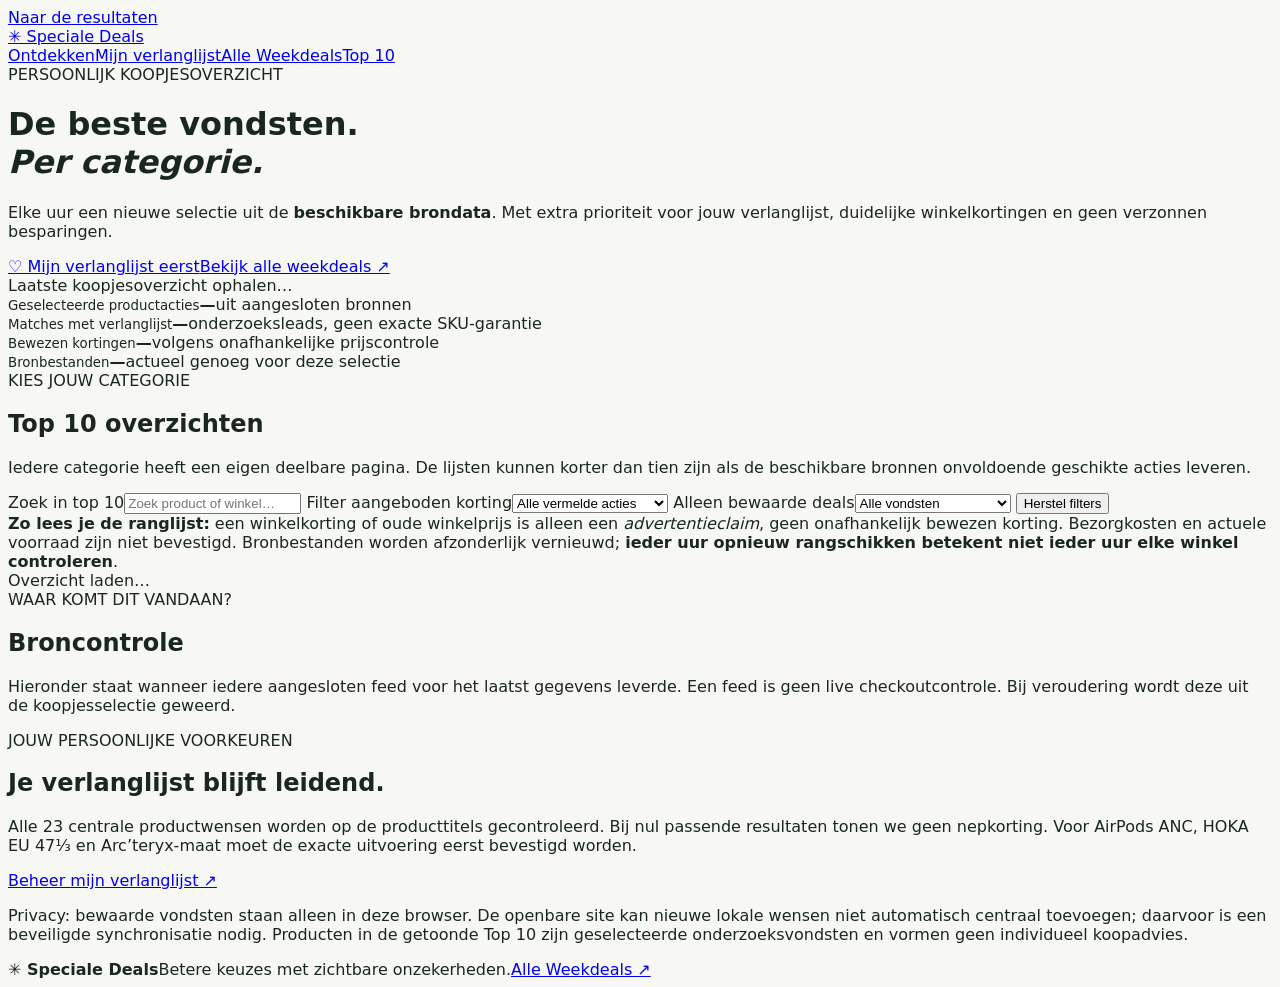
==== topdeals/index.html @ 4a8b7259 "Launch separate category Top 10 destination with wish-first view and transparent hourly source healt" ====
<!doctype html>
<html lang="nl">
<head>
 <meta charset="utf-8"><meta name="viewport" content="width=device-width,initial-scale=1">
 <meta name="theme-color" content="#173524">
 <meta name="description" content="Elk uur opnieuw samengestelde Top 10 met actuele brongegevens voor supermarkt, tuin, bouwmarkt, drogisterij, technologie en jouw verlanglijst.">
 <title>Top 10 koopjes per categorie | Speciale Deals</title>
 <link rel="stylesheet" href="../ui/speciale.css">
 <link rel="stylesheet" href="./style.css">
 <script src="./app.js" defer></script>
</head>
<body class="top-app">
 <a href="#topResults" class="top-skip">Naar de resultaten</a>
 <header class="top-hero"><div class="top-container">
   <nav class="top-nav" aria-label="Hoofdnavigatie">
    <a class="top-logo" href="../">✳ Speciale Deals</a>
    <div class="top-navlinks"><a href="../">Ontdekken</a><a href="../verlanglijst/">Mijn verlanglijst</a><a href="../weekdeals/">Alle Weekdeals</a><a href="./" aria-current="page">Top 10</a></div>
   </nav>
   <div class="top-kicker"><span class="top-live-dot"></span> PERSOONLIJK KOOPJESOVERZICHT</div>
   <h1>De beste vondsten.<br><em>Per categorie.</em></h1>
   <p class="top-hero-copy">Elke uur een nieuwe selectie uit de <strong>beschikbare brondata</strong>. Met extra prioriteit voor jouw verlanglijst, duidelijke winkelkortingen en geen verzonnen besparingen.</p>
   <div class="top-hero-actions"><a class="top-primary" href="?categorie=persoonlijk">♡ Mijn verlanglijst eerst</a><a class="top-secondary" href="../weekdeals/">Bekijk alle weekdeals ↗</a></div>
 </div></header>
 <main class="top-container" id="topResults">
   <div class="top-health" role="status" id="status" aria-live="polite">Laatste koopjesoverzicht ophalen…</div>
   <section class="top-stats" aria-label="Transparantie over de scan">
    <div><small>Geselecteerde productacties</small><strong id="totalEligible">—</strong><span>uit aangesloten bronnen</span></div>
    <div><small>Matches met verlanglijst</small><strong id="wishlistCount">—</strong><span>onderzoeksleads, geen exacte SKU-garantie</span></div>
    <div><small>Bewezen kortingen</small><strong id="verifiedCount">—</strong><span>volgens onafhankelijke prijscontrole</span></div>
    <div><small>Bronbestanden</small><strong id="sourceCount">—</strong><span>actueel genoeg voor deze selectie</span></div>
   </section>
   <section class="top-filters" aria-label="Categorie en filters">
     <div class="top-section-title"><div class="top-kicker dark">KIES JOUW CATEGORIE</div><h2>Top 10 overzichten</h2><p>Iedere categorie heeft een eigen deelbare pagina. De lijsten kunnen korter dan tien zijn als de beschikbare bronnen onvoldoende geschikte acties leveren.</p></div>
     <nav class="top-category-nav" id="categoryNav" aria-label="Categorieën"></nav>
     <div class="top-toolbar">
      <label class="top-search"><span class="sr-only">Zoek in top 10</span><input id="search" type="search" placeholder="Zoek product of winkel…"></label>
      <label><span class="sr-only">Filter aangeboden korting</span><select id="discount">
       <option value="all">Alle vermelde acties</option><option value="20">Winkelreferentie ≥20%</option><option value="30">Winkelreferentie ≥30%</option><option value="50">Winkelreferentie ≥50%</option>
      </select></label>
      <label><span class="sr-only">Alleen bewaarde deals</span><select id="saved">
       <option value="all">Alle vondsten</option><option value="saved">♡ Bewaarde vondsten</option></select></label>
      <button type="button" id="reset" class="top-clear">Herstel filters</button>
     </div>
   </section>
   <div class="top-legend"><strong>Zo lees je de ranglijst:</strong> een winkelkorting of oude winkelprijs is alleen een <em>advertentieclaim</em>, geen onafhankelijk bewezen korting. Bezorgkosten en actuele voorraad zijn niet bevestigd. Bronbestanden worden afzonderlijk vernieuwd; <strong>ieder uur opnieuw rangschikken betekent niet ieder uur elke winkel controleren</strong>.</div>
   <section id="categorySections" aria-label="De koopjes per categorie"><div class="top-empty">Overzicht laden…</div></section>
   <section class="top-source-section"><div class="top-section-title"><div class="top-kicker dark">WAAR KOMT DIT VANDAAN?</div><h2>Broncontrole</h2></div>
    <p>Hieronder staat wanneer iedere aangesloten feed voor het laatst gegevens leverde. Een feed is geen live checkoutcontrole. Bij veroudering wordt deze uit de koopjesselectie geweerd.</p>
    <div id="sourceGrid" class="top-source-grid"></div>
   </section>
   <section class="top-next"><div><div class="top-kicker dark">JOUW PERSOONLIJKE VOORKEUREN</div><h2>Je verlanglijst blijft leidend.</h2>
    <p>Alle 23 centrale productwensen worden op de producttitels gecontroleerd. Bij nul passende resultaten tonen we geen nepkorting. Voor AirPods ANC, HOKA EU 47⅓ en Arc’teryx-maat moet de exacte uitvoering eerst bevestigd worden.</p></div>
    <a class="top-primary" href="../verlanglijst/">Beheer mijn verlanglijst ↗</a></section>
   <p class="top-disclaimer">Privacy: bewaarde vondsten staan alleen in deze browser. De openbare site kan nieuwe lokale wensen niet automatisch centraal toevoegen; daarvoor is een beveiligde synchronisatie nodig. Producten in de getoonde Top 10 zijn geselecteerde onderzoeksvondsten en vormen geen individueel koopadvies.</p>
 </main>
 <footer class="top-footer"><div class="top-container"><strong>✳ Speciale Deals</strong><span>Betere keuzes met zichtbare onzekerheden.</span><a href="../weekdeals/">Alle Weekdeals ↗</a></div></footer>
 <nav class="mobile-dock" aria-label="Snelle navigatie">
  <a href="../"><span class="dock-symbol">⌕</span>Ontdekken</a>
  <a href="../verlanglijst/"><span class="dock-symbol">♡</span>Verlanglijst</a>
  <a href="./" aria-current="page"><span class="dock-symbol">▤</span>Top 10</a>
  <a href="../weekdeals/"><span class="dock-symbol">▦</span>Weekdeals</a>
 </nav>
</body></html>
---- ui/speciale.css ----
/* Speciale Deals — 2026 premium UI. Shared palette, no external JS dependencies. */
:root{
  --ink:#19271f;--ink-soft:#3b4b40;--muted:#66746c;--canvas:#f7f8f4;
  --surface:#fff;--line:#e4e9df;--accent:#d6f27b;--forest:#254d3a;
  --deep:#12251b;--positive:#276747;--signal:#d8eee0;
  --shadow:0 13px 40px rgba(26,44,29,.065);
}
html{scroll-behavior:smooth;scroll-padding-top:16px}
body{font-family:'DM Sans',system-ui,sans-serif;background:var(--canvas);color:var(--ink);-webkit-font-smoothing:antialiased}
button,select,input{accent-color:var(--forest)}
button:focus-visible,input:focus-visible,select:focus-visible,a:focus-visible,summary:focus-visible{
  outline:3px solid #6b9d64!important;outline-offset:3px
}
button,select{touch-action:manipulation}
a{transition:color .16s,border-color .16s}
[hidden]{display:none!important}
/* Global site navigation, editorial hero */
.wrap{max-width:1280px}
.mast{background:radial-gradient(ellipse at 88% 20%,rgba(99,151,103,.19),transparent 44%),linear-gradient(130deg,#13251b,#1c3327 75%,#163022);color:#f7fff2;overflow:hidden}
.mast:after{height:650px;width:650px;right:-240px;top:50px;background:radial-gradient(circle,rgba(212,244,145,.12),transparent 65%)}
.head{padding-top:22px;padding-bottom:18px}
.brand{font-size:21px;letter-spacing:-.8px}
.logo{background:var(--accent);color:var(--deep);width:39px;height:39px;border-radius:13px;font-size:22px}
.headmeta{color:#b5c9ba;font-weight:600;font-size:12px}
.dot{background:var(--accent);box-shadow:0 0 0 4px rgba(214,242,123,.12)}
.site-nav{border-bottom-color:rgba(233,255,225,.15);gap:26px}
.site-link{padding:14px 3px;color:#b7cbbd;font-weight:700;font-size:13px;text-decoration:none}
.site-link:hover{color:#fff}
.site-link.active{color:var(--accent);border-bottom-color:var(--accent)}
.site-link:focus-visible{outline-color:var(--accent)!important}
.hero{display:grid;grid-template-columns:minmax(0,1fr) 325px;align-items:center;gap:54px;padding-top:58px;padding-bottom:83px}
.hero-copy{min-width:0}
.hero .eyebrow{color:var(--accent);font-size:10px;letter-spacing:2.7px}
.hero h1{font-family:Manrope,sans-serif;font-size:clamp(36px,5.3vw,70px);line-height:1.08;letter-spacing:-3.2px;margin:16px 0;max-width:740px}
.hero h1 em{color:var(--accent)}
.intro{max-width:620px;color:#c7d5ca;font-size:15px;line-height:1.75}
.hero-tags{margin-top:27px;gap:8px}
.hero-tags span{border:1px solid rgba(213,236,214,.2);color:#d5e4d8;background:rgba(255,255,255,.045);padding:8px 12px}
.hero-insight{padding:24px;background:rgba(240,255,236,.075);border:1px solid rgba(232,255,236,.18);border-radius:24px;backdrop-filter:blur(10px);box-shadow:0 20px 38px #0b1b1220}
.insight-top{display:flex;align-items:center;justify-content:space-between;gap:8px;font-size:11px;font-weight:700;color:#bcd2bd}
.insight-mark{width:48px;height:48px;display:grid;place-items:center;border-radius:16px;color:#14251b;background:var(--accent);font-size:26px}
.hero-insight h2{font:800 24px/1.16 Manrope,sans-serif;letter-spacing:-.8px;margin:21px 0 8px}
.hero-insight p{font-size:12px;line-height:1.7;color:#c6d8ca;margin:0 0 18px}
.insight-step{display:flex;gap:11px;align-items:center;font-size:12px;color:#e2ece2;padding:10px 0;border-top:1px solid rgba(236,251,231,.13)}
.insight-step b{color:var(--accent);font-size:12px;font-variant-numeric:tabular-nums}
/* Personal radar becomes a calm, well-organized daily surface */
.kk-dashboard{max-width:1280px;padding:35px 28px 18px}
.kk-heading{align-items:center}
.kk-heading .eyebrow{font-size:10px!important;letter-spacing:2.2px;color:var(--positive)!important}
.kk-heading h2{font-size:clamp(24px,3vw,32px);letter-spacing:-1px;color:var(--ink);margin:7px 0}
.kk-heading p{color:var(--muted);max-width:630px}
.kk-kpis{gap:12px;margin:23px 0 18px}
.kk-kpi,.stat{border:1px solid var(--line);background:var(--surface);border-radius:17px;padding:21px;box-shadow:0 3px 16px #1f42220a}
.kk-kpi strong{color:var(--ink);font-family:Manrope,sans-serif;font-size:29px;letter-spacing:-1px}
.kk-kpi span,.stat small{color:var(--muted);font-size:12px}
.kk-actions{margin-bottom:15px;gap:8px;overflow-x:auto;flex-wrap:nowrap;padding-bottom:2px}
.kk-filter,.pr-tools button{background:white;border-color:var(--line);color:var(--ink-soft);border-radius:10px;font-weight:750;padding:10px 14px}
.kk-filter[aria-pressed=true],.pr-tools button[aria-pressed=true]{background:var(--deep);border-color:var(--deep);color:white}
.kk-list{gap:13px}
.kk-card,.pr-card{background:white;border:1px solid var(--line);border-radius:17px;padding:20px}
.kk-card h3,.pr-card h3{font-family:Manrope,sans-serif;letter-spacing:-.35px}
.kk-pill{border-radius:7px;background:#f3f6f0;color:#607263}
.kk-pill.kk-verified{background:#e6f5e9;color:var(--positive)}
.kk-pill.kk-check{background:#fff5dd;color:#846017}
.kk-bottom a,.pr-card a{color:var(--forest)}
.kk-bottom button{border-radius:9px;border-color:var(--line)}
/* Discover workspace */
.panel{margin-top:10px;border:1px solid var(--line);border-radius:22px;background:#fff;padding:25px 26px 10px;box-shadow:var(--shadow)}
.panel-top .section-title{font-size:25px;letter-spacing:-.9px;color:var(--ink)}
.panel-top .sub{color:var(--muted);font-size:12px}
.status{background:#f3f5ee;color:#586959;border:1px solid var(--line);border-radius:9px;font-weight:750}
.status.good{background:#e9f7ea;border-color:#cfead6;color:#205f3e}
.nav{border-bottom:1px solid var(--line);gap:8px;margin-top:22px;scrollbar-width:none}
.nav::-webkit-scrollbar{display:none}
.tab{border-radius:9px 9px 0 0;color:#66756a;font-size:13px;padding:15px 17px}
.tab.active{color:var(--forest);border-bottom-color:var(--forest);background:#f6faf3}
.discovery-actions{display:flex;align-items:center;gap:9px;flex-wrap:wrap;padding:18px 0 3px}
.discovery-actions .label{font-size:10px;letter-spacing:1.8px;font-weight:800;color:#79867a;margin-right:4px}
.discovery-actions button,.discovery-actions a,.filter-clear{display:inline-flex;align-items:center;gap:7px;padding:10px 13px;border:1px solid var(--line);border-radius:11px;background:#f8faf5;color:#344b3a;font-size:12px;font-weight:750;min-height:40px;white-space:nowrap}
.discovery-actions button:hover,.discovery-actions a:hover{border-color:#9ebda3;background:#ebf5e7}
.discovery-actions button.active{background:var(--deep);color:white;border-color:var(--deep)}
.discovery-actions a{margin-left:auto;background:var(--accent);border-color:var(--accent);color:var(--deep)}
.panel .filters{grid-template-columns:minmax(170px,1.7fr) repeat(4,minmax(112px,1fr)) auto;gap:9px;padding:17px 0 13px}
.panel .filters .search,.panel .filters .select{height:46px;background:#fafbf8;border-radius:10px;color:var(--ink);border:1px solid #dbe4d8;font-size:12px;font-weight:600}
.panel .filters .search{font-size:13px;padding-left:15px}
.panel .filters .search:focus,.panel .filters .select:focus{border-color:#6b9d64;background:white;outline:0}
.panel .filter-clear{padding:10px 11px;background:#fff}
.filter-note{display:flex;align-items:flex-start;gap:10px;padding:10px 0 14px;color:#718074;font-size:11px;line-height:1.65}
.filter-note span{color:#286745;font-weight:850}
.body{padding:28px 0 52px}
.statrow{gap:11px;margin-bottom:27px}
.stat{padding:19px 21px}
.stat b{font-size:26px;letter-spacing:-1px}
.between h2{font-size:24px;color:var(--ink);letter-spacing:-.8px}
.between .sub{font-weight:700}
.grid{gap:14px}
.deal{border:1px solid var(--line);border-radius:19px;padding:22px;background:var(--surface);box-shadow:0 4px 22px #12331e08;min-height:260px}
.deal:hover{border-color:#b5cbb8;box-shadow:0 16px 36px #153a2320}
.deal.opportunity{border-color:#a4c695;box-shadow:inset 0 4px 0 var(--accent),0 5px 24px #153a2310}
.deal .eyeline{align-items:flex-start}
.deal .kind{font-size:10px;letter-spacing:1.2px;color:var(--positive)}
.deal .verified{background:#eaf5e9;border:1px solid #d2e9d3;color:#2a7145;font-weight:700}
.deal h3{font:800 18px/1.35 Manrope,sans-serif;letter-spacing:-.5px}
.deal .desc{font-size:12.5px;color:#697b6b;line-height:1.6}
.deal .facts{margin-top:auto}
.deal .fact{font-size:11px;background:#f2f6ef;border-radius:8px;color:#4c5f4f;padding:7px 9px}
.deal-value{font:800 23px/1.2 Manrope,sans-serif;letter-spacing:-.9px;color:var(--forest);margin:1px 0 2px}
.deal-value small{display:block;font:700 10px 'DM Sans',sans-serif;letter-spacing:1px;text-transform:uppercase;color:#697c6c;margin-bottom:5px}
.deal .bottom{border-top-color:var(--line)}
.deal .go{color:var(--forest);font-size:12px;font-weight:850}
.deal .source{color:#66786a}
.empty,.kk-empty{border:1px dashed #c4d7c8;background:#fff;border-radius:18px;text-align:center;color:var(--muted)}
.empty b{color:var(--ink)}
.more{background:var(--deep);border:1px solid var(--deep);color:white;border-radius:10px;padding:12px 23px}
.sources,.pr-panel{border-color:var(--line);border-radius:19px;box-shadow:0 3px 24px #12331b08}
.sources .section-title{font-size:19px;color:var(--ink)}
.sourceitem{background:#f7f9f5;border:1px solid #eaf0e8;border-radius:11px}
.sourcegrid{gap:10px}
.pr-kicker,.workspace-label{color:var(--positive)}
.pr-chip{background:#f7f9f5;border-color:var(--line);color:var(--ink-soft)}
.workspace-head{padding-top:16px}
.workspace-head h1{color:var(--ink)}
.workspace-view .sources{box-shadow:var(--shadow)}
.pr-wrap{padding:0;margin-top:14px;margin-bottom:23px}
.pr-panel{padding:25px}
.pr-tools button{border-radius:10px}
/* Quick controls remain navigable on narrow screens */
@media(max-width:1080px){
 .hero{grid-template-columns:minmax(0,1fr) 275px;gap:28px}
 .hero-insight{padding:20px}
 .panel .filters{grid-template-columns:minmax(0,1.5fr) repeat(2,minmax(130px,1fr))}
 .panel .filters #q{grid-column:1/-1}
 .panel .filters .filter-clear{justify-content:center}
 .grid{grid-template-columns:repeat(2,minmax(0,1fr))}
}
@media(max-width:740px){
 .hero{grid-template-columns:1fr;padding-top:40px;padding-bottom:50px;gap:28px}
 .hero-insight{display:none}
 .hero h1{font-size:clamp(37px,8.5vw,57px);letter-spacing:-2.1px}
 .kk-dashboard{padding:25px 18px 12px}
 .kk-kpis{grid-template-columns:repeat(2,minmax(0,1fr));gap:9px}
 .kk-kpi{padding:16px}
 .kk-kpi strong{font-size:25px}
 .kk-list{grid-template-columns:1fr}
 .panel{padding:20px 17px 10px;margin-top:8px}
 .discovery-actions{flex-wrap:nowrap;overflow-x:auto;padding-bottom:10px;scrollbar-width:none}
 .discovery-actions .label{display:none}
 .discovery-actions a{margin-left:0}
 .panel .filters{grid-template-columns:repeat(2,minmax(0,1fr))}
 .panel .filters #q{grid-column:1/-1}
 .panel .filters .filter-clear{grid-column:1/-1}
 .statrow{grid-template-columns:repeat(3,minmax(0,1fr))}
 .stat{padding:14px 12px}
 .stat b{font-size:23px}
 .stat small{font-size:10px}
 .grid{grid-template-columns:1fr}
 .deal{min-height:auto}
 .sourcegrid{grid-template-columns:1fr}
 .mobile-dock{display:flex!important}
 body{padding-bottom:70px}
 footer{padding-bottom:32px}
}
@media(max-width:490px){
 .wrap{padding-left:17px;padding-right:17px}
 .headmeta{display:none}
 .site-nav{display:none}
 .hero{padding-top:34px;padding-bottom:39px}
 .hero-tags{margin-top:19px}
 .hero-tags span{font-size:10px}
 .kk-heading h2{font-size:25px}
 .kk-heading p{font-size:12px}
 .panel-top{align-items:center}
 .panel-top .section-title{font-size:21px}
 .panel .filters{gap:8px}
 .panel .filters .search,.panel .filters .select{font-size:12px}
 .statrow{gap:7px}
 .between h2{font-size:19px}
 .pr-panel{padding:17px}
 #wishform{grid-template-columns:minmax(0,1fr) 110px!important}
 #wishform button{grid-column:1/-1}
}
.mobile-dock{display:none;position:fixed;z-index:100;bottom:0;left:0;right:0;
  padding:7px max(12px,env(safe-area-inset-right)) calc(8px + env(safe-area-inset-bottom)) max(12px,env(safe-area-inset-left));
  border-top:1px solid var(--line);background:rgba(252,254,248,.97);box-shadow:0 -8px 22px rgba(13,31,18,.08);justify-content:space-around;gap:4px}
.mobile-dock button,.mobile-dock a{display:grid;gap:3px;place-items:center;min-width:0;flex:1;padding:6px 2px;border:0;border-radius:9px;color:#66766b;font-size:10px;font-weight:750;background:transparent;text-decoration:none}
.mobile-dock .dock-symbol{font-size:19px;line-height:1.05}
.mobile-dock [aria-current=page]{background:#e8f5df;color:var(--deep)}
@media(prefers-reduced-motion:reduce){html{scroll-behavior:auto}.deal,.pr-card,button,a{transition:none!important;animation:none!important}}

/* Weekdeals uses the same visual system but keeps its own functional JS. */
body.weekdeals{background:var(--canvas);color:var(--ink);padding-bottom:0}
.weekdeals header{background:radial-gradient(ellipse at 92% 5%,#31543b,#142a1d 72%);color:white;padding:30px 24px 68px}
.weekdeals header>div,.weekdeals main,.weekdeals footer{max-width:1280px}
.weekdeals .week-back{font-weight:800;font-size:12px;letter-spacing:.01em;color:#d8e9d8;text-decoration:none}
.weekdeals .week-overline{font-weight:800;font-size:11px;color:var(--accent);text-transform:uppercase;letter-spacing:2px;margin-top:37px}
.weekdeals header h1{font:800 clamp(35px,5.5vw,61px)/1.08 Manrope,sans-serif;letter-spacing:-2.4px;margin:10px 0 13px}
.weekdeals header .sub{color:#c4d6c8;max-width:610px;line-height:1.7;font-size:15px}
.weekdeals main{padding:0 24px 58px;margin-top:-39px;position:relative}
.weekdeals main>nav{background:white;border-radius:17px;border:1px solid var(--line);box-shadow:var(--shadow);padding:12px;display:flex;gap:6px;flex-wrap:wrap;margin:0 0 18px}
.weekdeals button{border-radius:10px;font-size:12px;font-weight:750;border:1px solid transparent;background:transparent;color:#4e6252;padding:10px 13px;min-height:41px}
.weekdeals button:hover{background:#eff5ed}
.weekdeals button.active,.weekdeals button.primary{background:var(--deep);border-color:var(--deep);color:white}
.weekdeals .controls{background:#fff;border-color:var(--line);border-radius:16px;box-shadow:0 4px 24px #183b1a0b;display:grid;grid-template-columns:minmax(190px,2fr) repeat(4,minmax(120px,1fr)) auto;gap:9px;padding:15px;margin:15px 0}
.weekdeals input,.weekdeals select{background:#f9fbf7;border:1px solid #dce5da;color:var(--ink);height:45px;border-radius:10px;padding:10px 11px;font-size:12px}
.weekdeals .controls button{background:var(--accent);color:var(--deep);border:1px solid var(--accent);font-size:12px}
.weekdeals .week-metrics{display:grid;grid-template-columns:repeat(3,minmax(0,1fr));gap:11px;margin:14px 0}
.weekdeals .week-metric{background:#fff;border:1px solid var(--line);padding:18px;border-radius:15px}
.weekdeals .week-metric strong{display:block;font:800 26px Manrope,sans-serif;color:var(--ink);letter-spacing:-1px}
.weekdeals .week-metric span{font-size:11px;color:var(--muted)}
.weekdeals .notice{background:#f0f5e9;border-left:3px solid #7c9f64;border-radius:10px;color:#506454;line-height:1.6;font-size:12px;padding:13px 16px;margin:0}
.weekdeals .meta{font-size:12px;color:var(--muted)}
.weekdeals .grid{grid-template-columns:repeat(3,minmax(0,1fr));gap:13px}
.weekdeals .card{min-height:220px;border:1px solid var(--line);border-radius:18px;padding:20px;background:#fff;box-shadow:0 3px 18px #16321b07;gap:11px}
.weekdeals .card:hover{border-color:#adc9af;box-shadow:0 10px 26px #193c1e15}
.weekdeals .card .tag{color:var(--positive);font-size:10px;letter-spacing:1.2px}
.weekdeals .card .name{font:800 17px/1.4 Manrope,sans-serif;letter-spacing:-.3px}
.weekdeals .card .price{font:800 27px Manrope,sans-serif;color:var(--ink)}
.weekdeals .card .old{font-size:12px;color:#869286}
.weekdeals .card .sale{color:#256644;background:#e8f5e7;border-radius:7px;padding:5px 7px;align-self:flex-start}
.weekdeals .card .small{color:#6b7a6d;line-height:1.6}
.weekdeals .bottom{border-top:1px solid #edf0eb;padding-top:12px}
.weekdeals .bottom a{color:var(--positive);text-decoration:underline;text-underline-offset:3px;font-weight:800}
.weekdeals .pager button{background:#fff;border:1px solid var(--line)}
.weekdeals .pager button:disabled{opacity:.35;cursor:default}
.weekdeals .folderlist{gap:13px}
.weekdeals .directory a{border-radius:11px;border-color:var(--line);color:var(--forest)}
.weekdeals .folderAction{background:var(--deep)!important;color:#fff!important}
.weekdeals .folderinfo,.weekdeals .status{background:white;border-color:var(--line);border-radius:12px}
.weekdeals footer{background:transparent;padding:28px 24px;color:var(--muted);line-height:1.7}
.weekdeals footer a{color:var(--forest)}
@media(max-width:1120px){
 .weekdeals .controls{grid-template-columns:repeat(3,minmax(0,1fr))}
 .weekdeals .controls #search{grid-column:1/-1}
 .weekdeals .grid{grid-template-columns:repeat(2,minmax(0,1fr))}
}
@media(max-width:700px){
 .weekdeals header{padding:25px 17px 63px}
 .weekdeals main{padding:0 16px 48px;margin-top:-43px}
 .weekdeals main>nav{overflow-x:auto;flex-wrap:nowrap;scrollbar-width:none}
 .weekdeals main>nav button{white-space:nowrap}
 .weekdeals .controls{grid-template-columns:repeat(2,minmax(0,1fr));padding:12px}
 .weekdeals .controls #search{grid-column:1/-1}
 .weekdeals .controls button{grid-column:1/-1}
 .weekdeals .week-metrics{gap:7px}
 .weekdeals .week-metric{padding:12px}
 .weekdeals .week-metric strong{font-size:22px}
 .weekdeals .week-metric span{font-size:10px}
 .weekdeals .grid{grid-template-columns:1fr}
 .weekdeals .card{min-height:auto}
 .weekdeals .notice{font-size:11px}
}

/* Keep workspace navigation focused rather than repeating overview cards. */
body.workspace-active .kk-dashboard{display:none}
body.workspace-active .panel{margin-top:0}
#resultcount{font-variant-numeric:tabular-nums}
#wishsyncStatus{min-height:17px}
.weekdeals #offerType,.weekdeals #rank{min-width:0}

/* Saved-offer actions, accessible and private to the current browser. */
.offer-actions{display:flex;align-items:center;gap:9px;flex-wrap:wrap;justify-content:flex-end}
.save-offer{font-size:11px;font-weight:800;border:1px solid var(--line);border-radius:8px;padding:8px 10px;background:#fff;color:var(--forest)}
.save-offer:hover{background:#edf5e9;border-color:#b8d1b8}
.save-offer[aria-pressed=true]{background:#e9f5e4;border-color:#b8d7b5}
@media(max-width:490px){.deal .bottom{align-items:flex-start;gap:9px}.offer-actions{gap:7px}.save-offer{padding:8px}.deal .go{font-size:11px}}
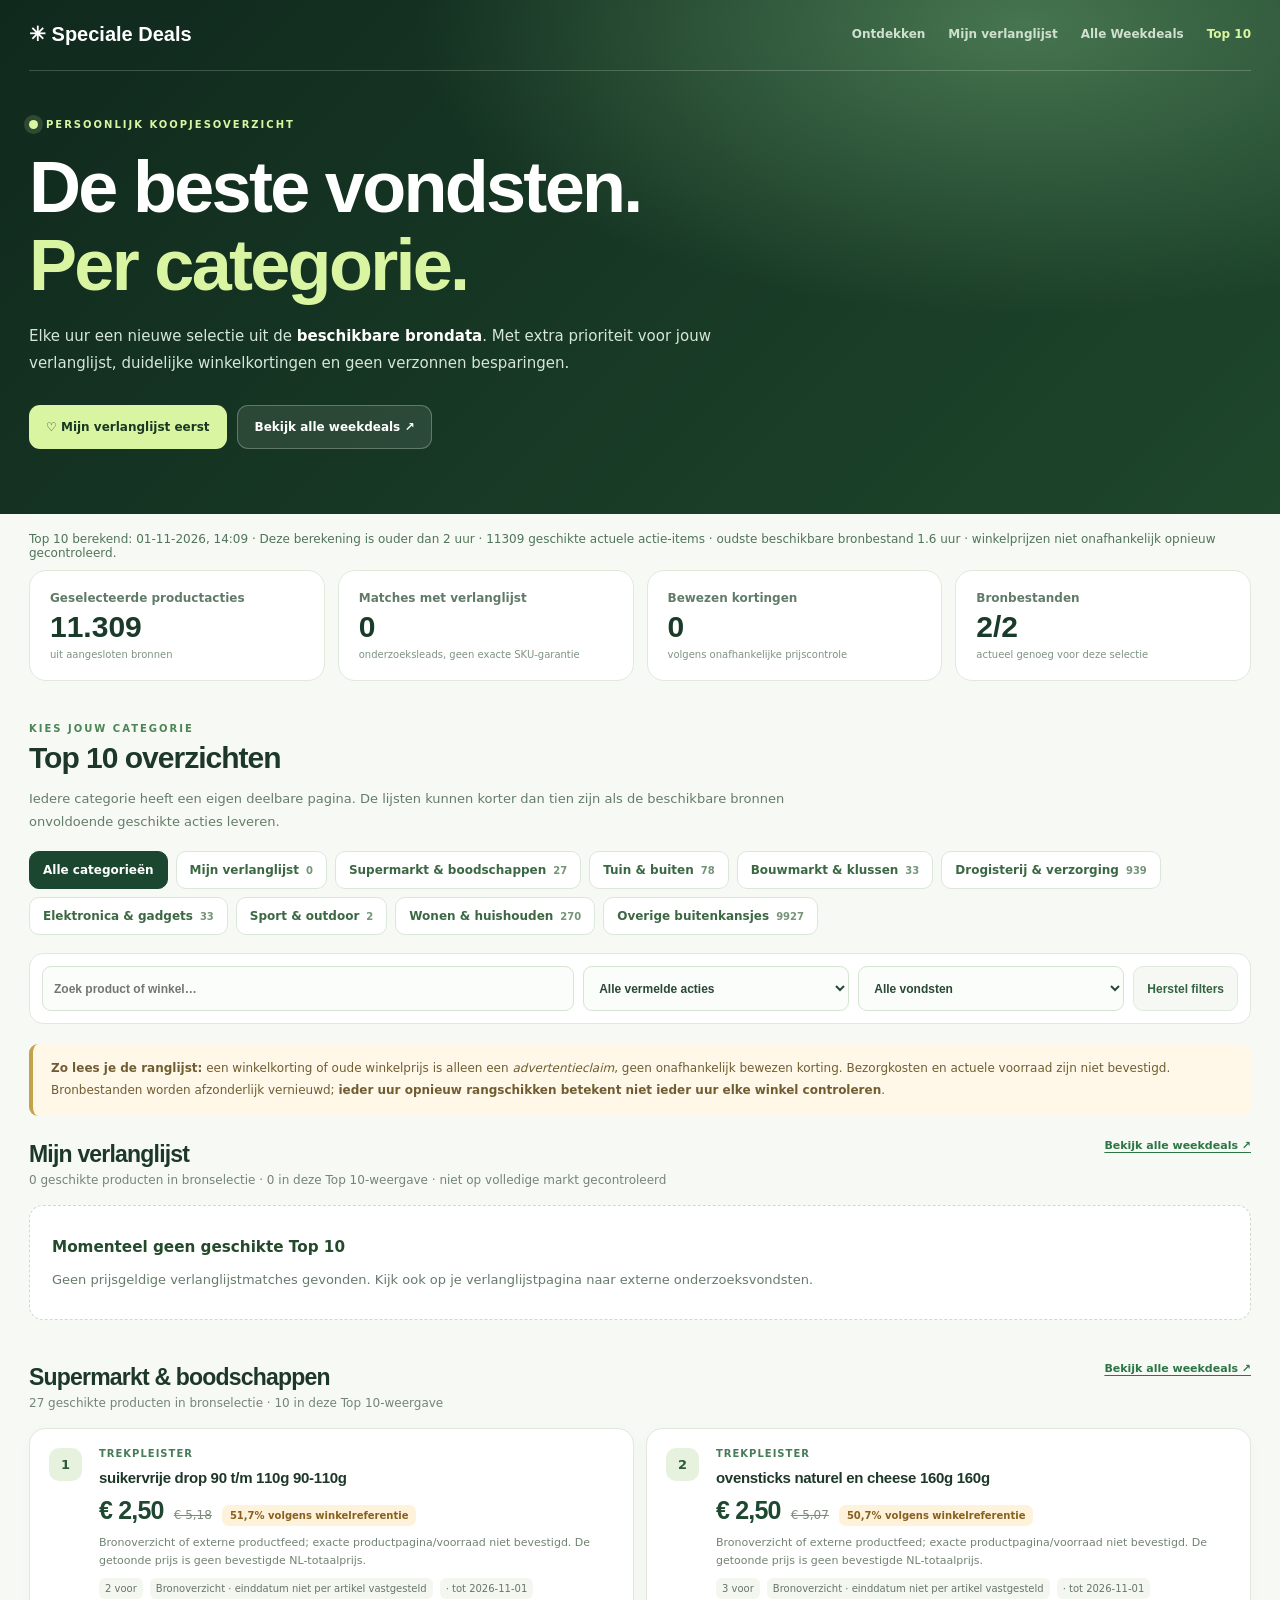
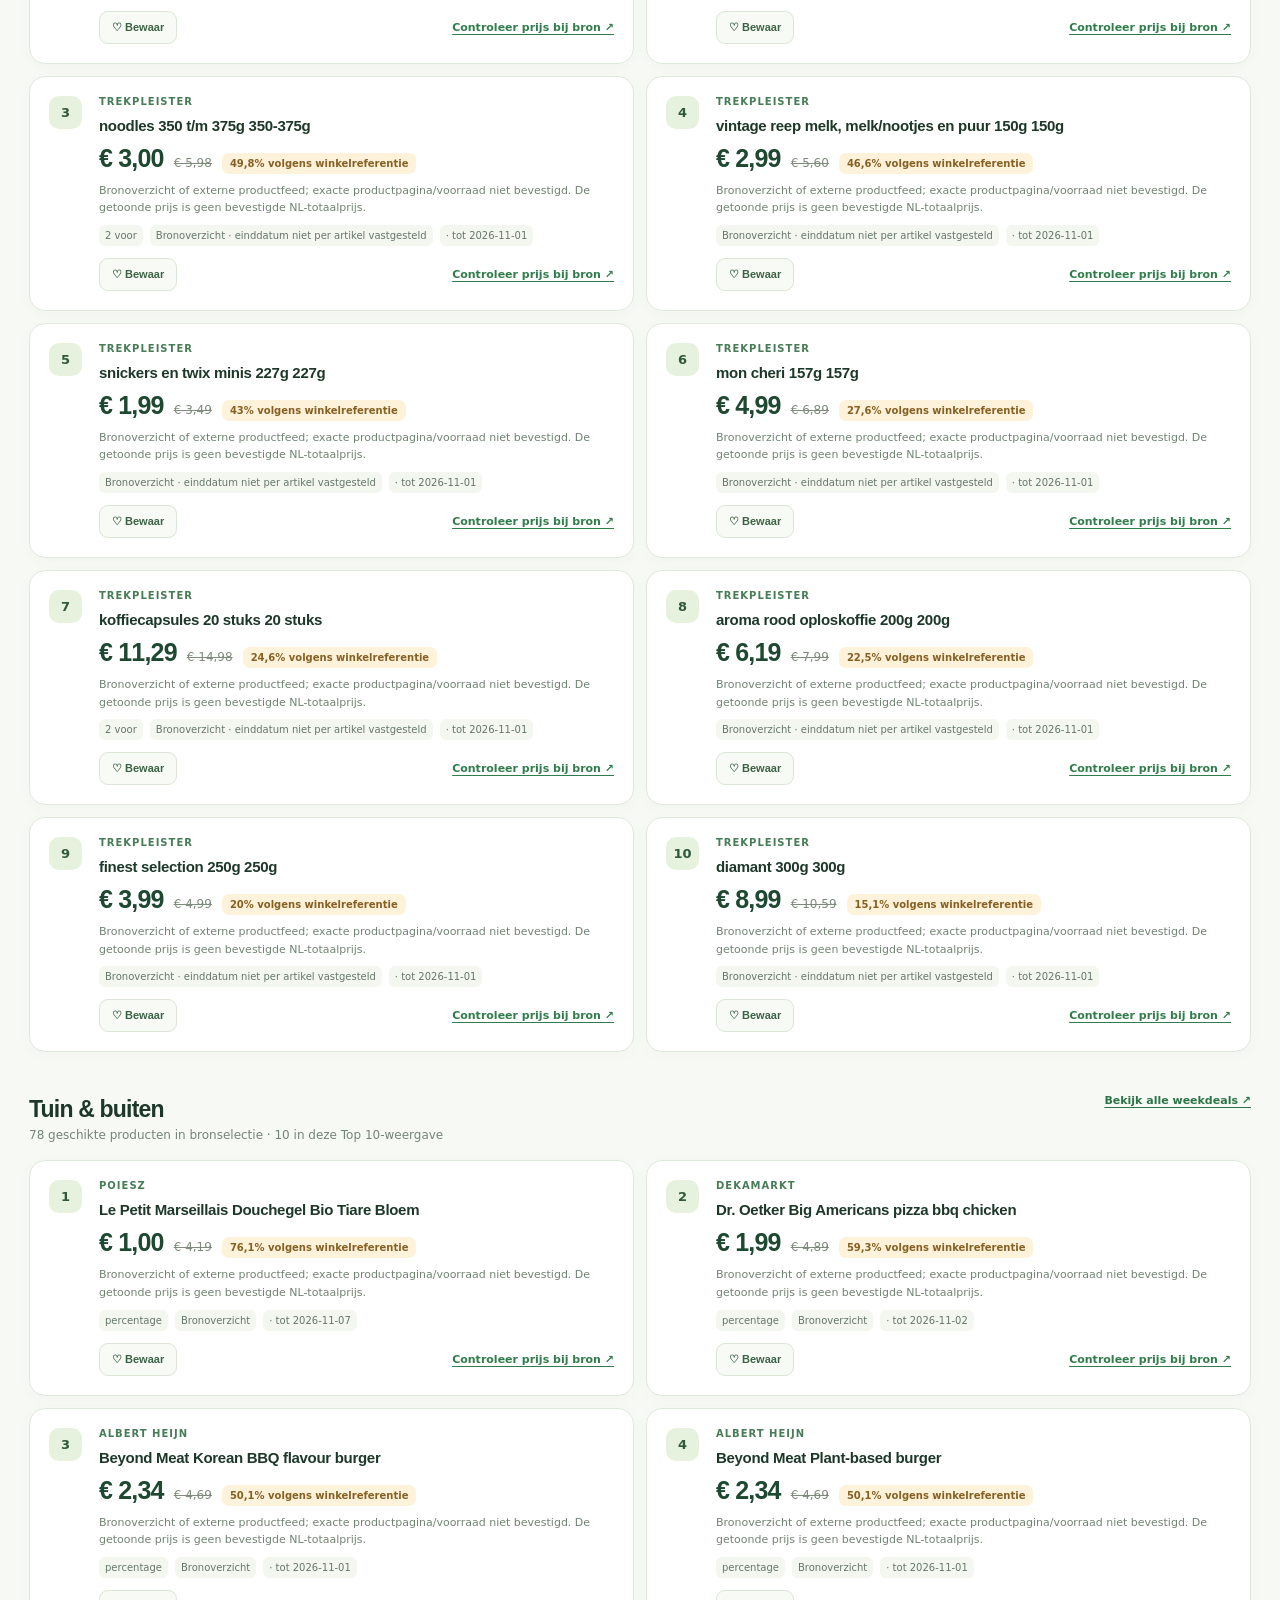
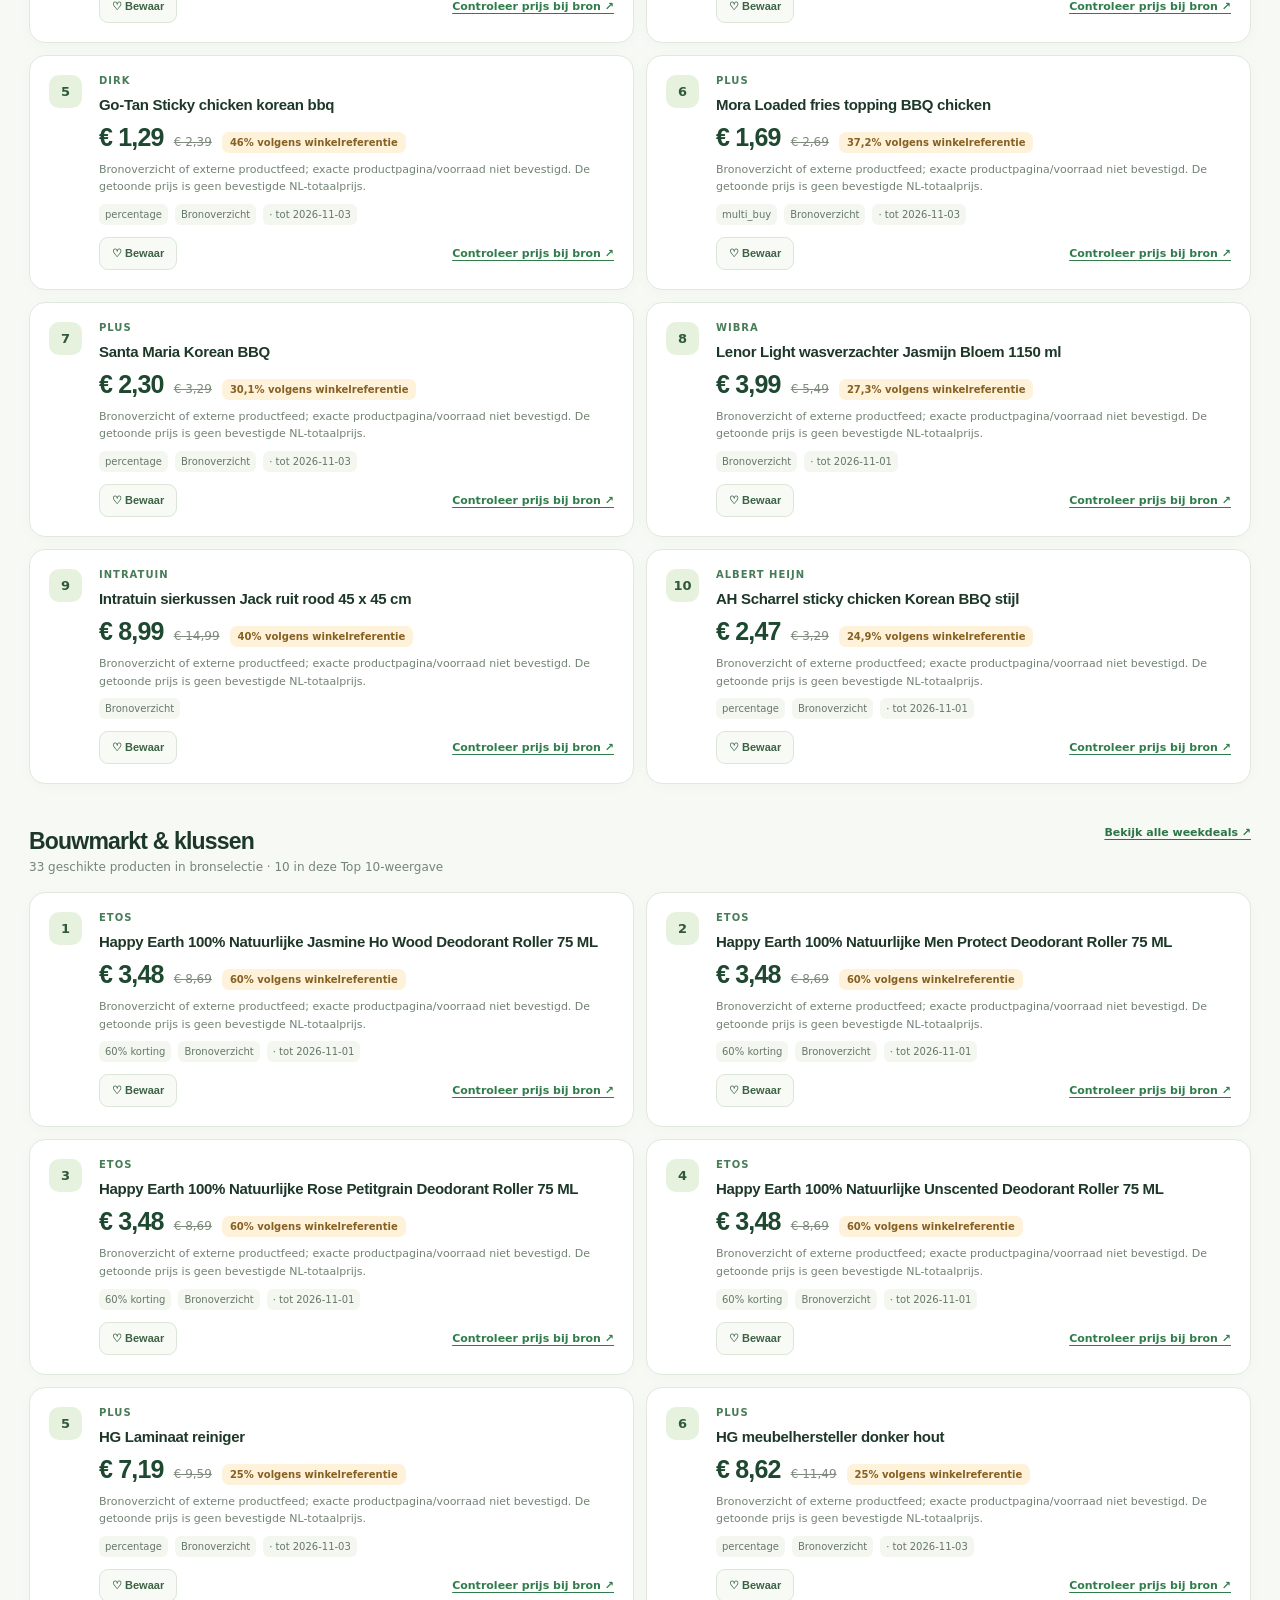
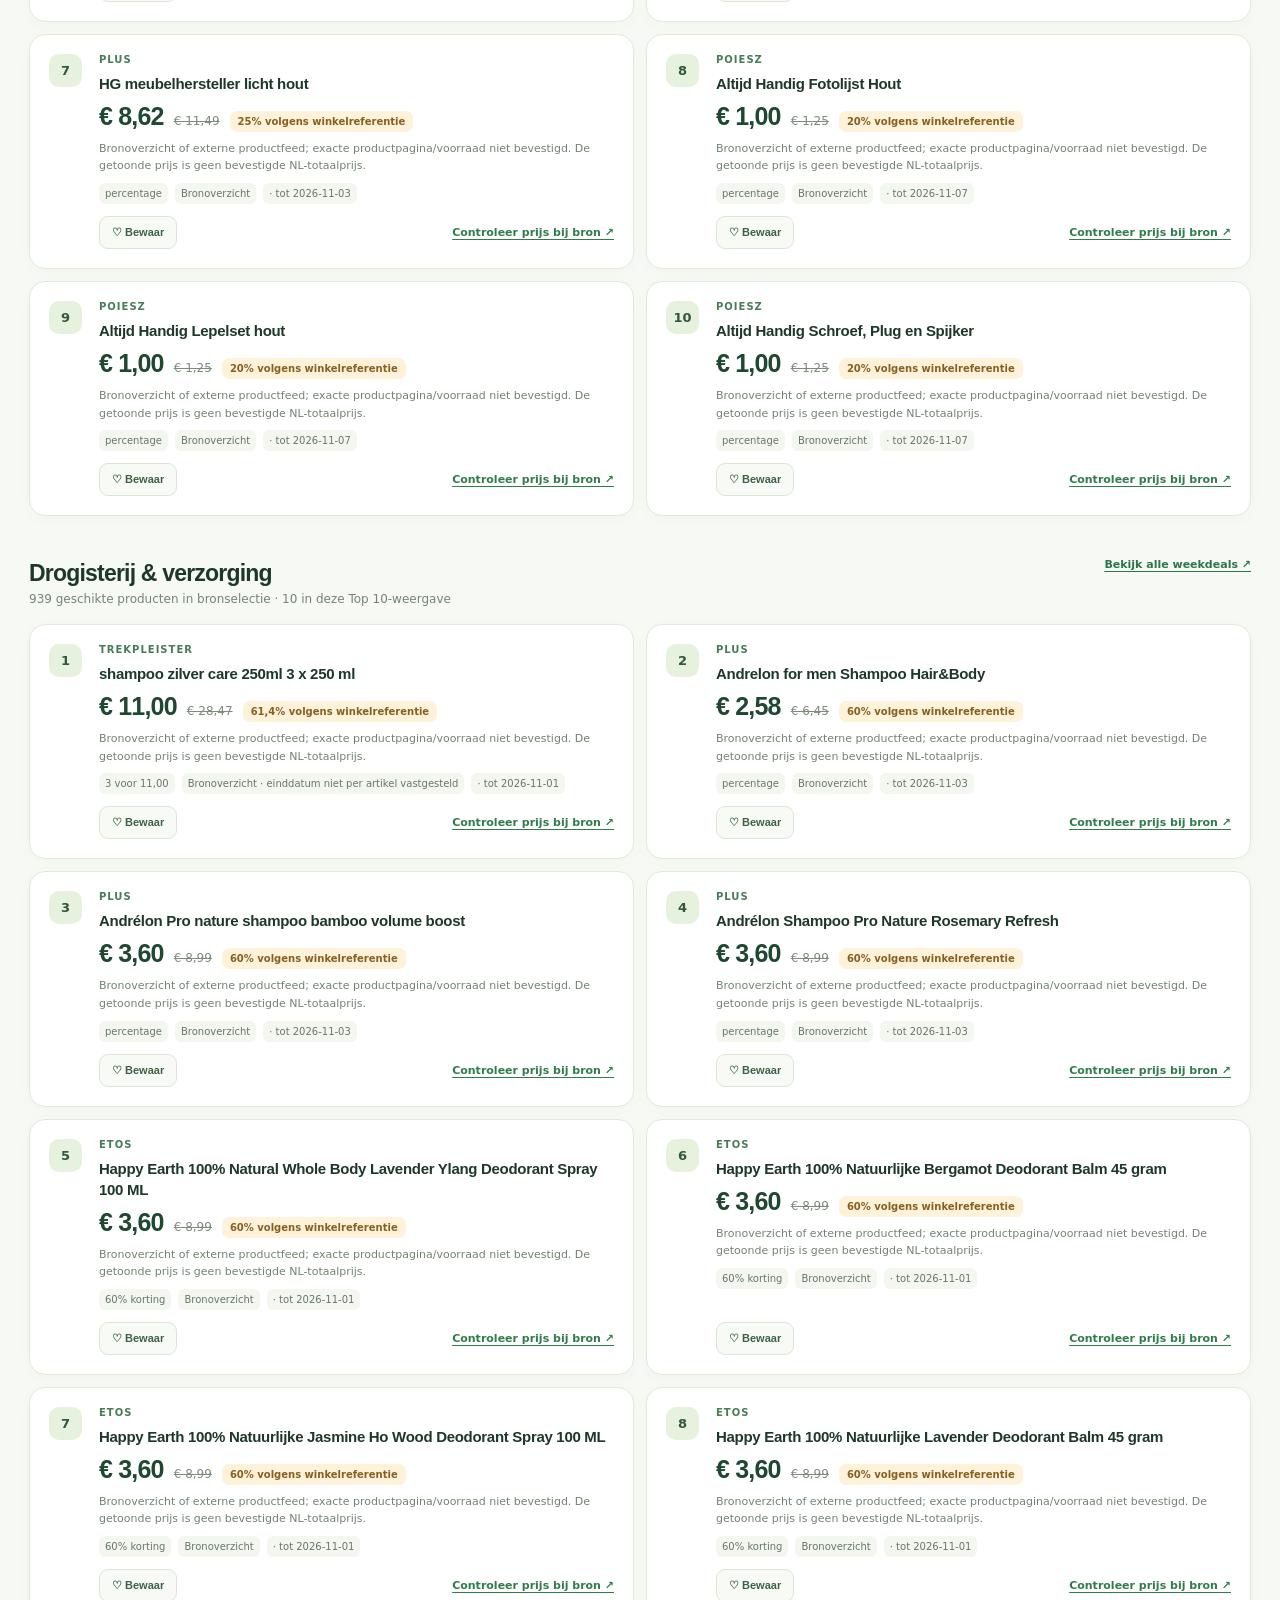
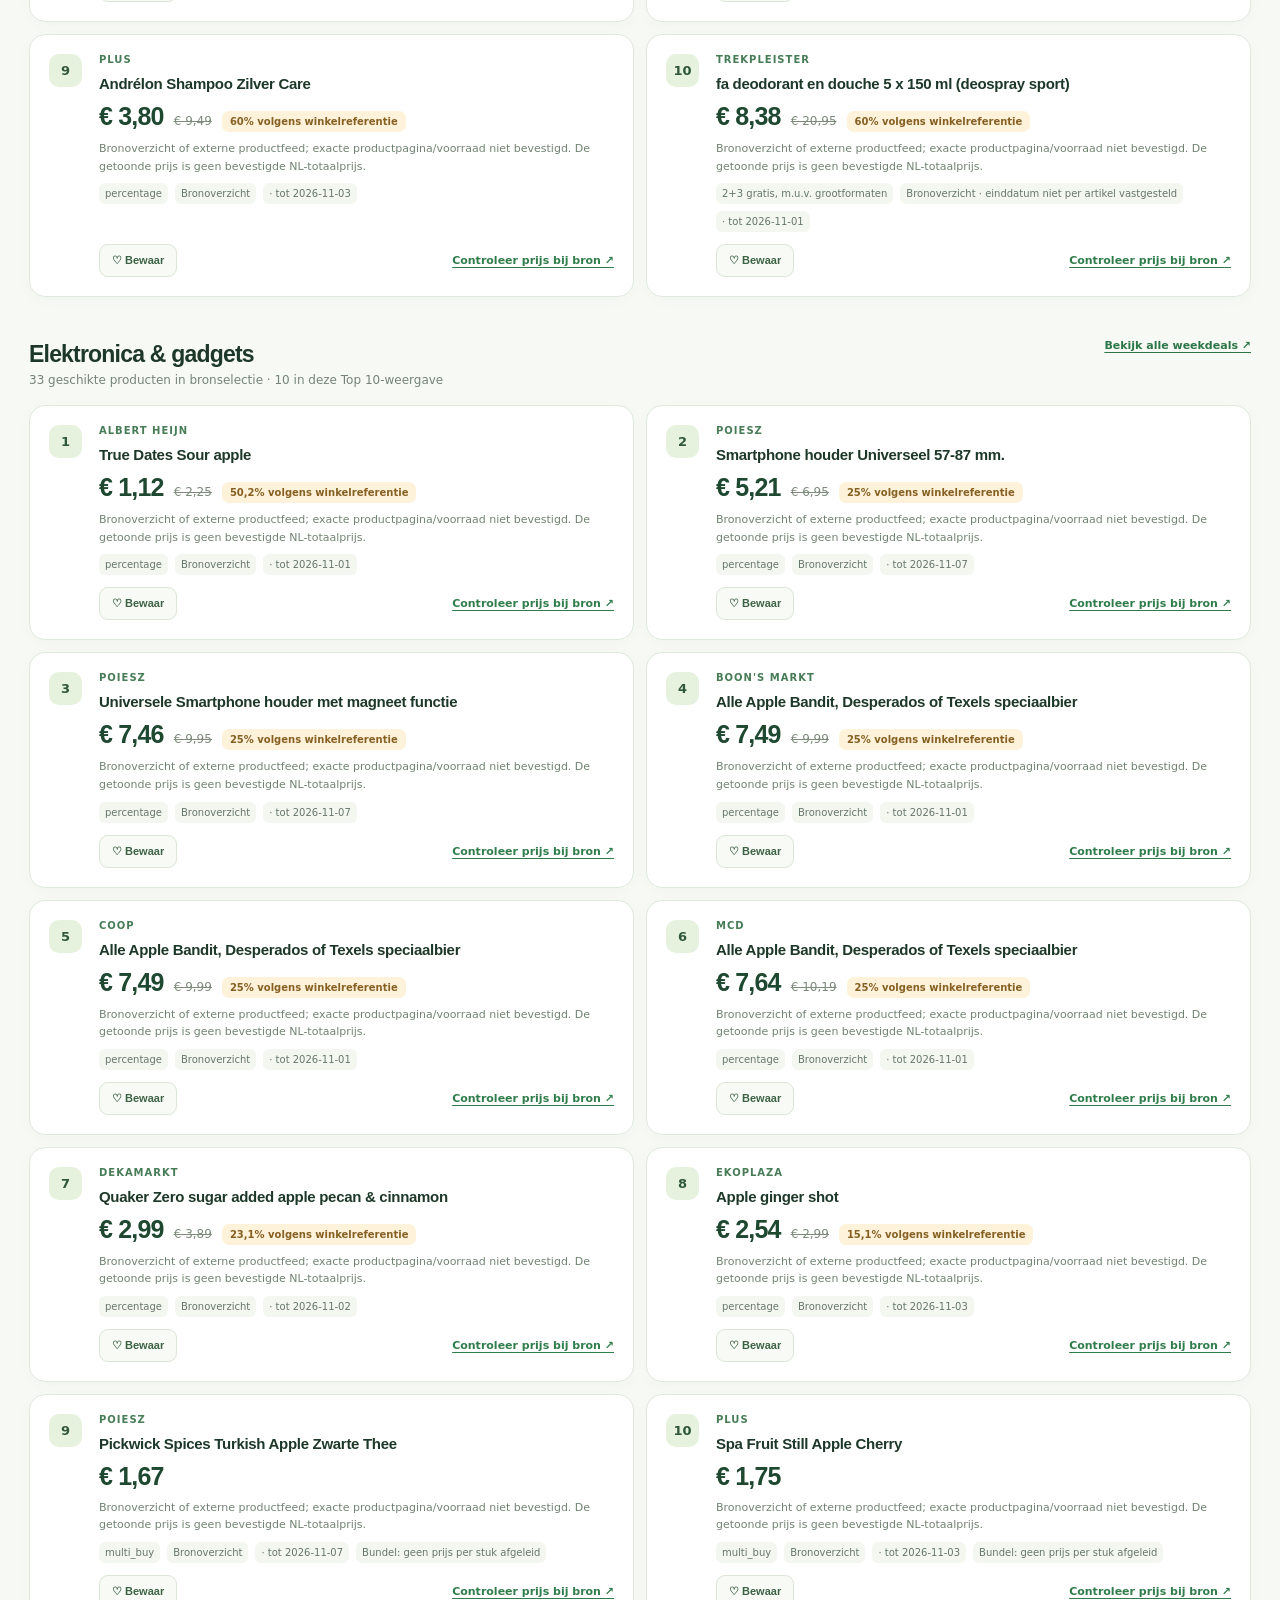
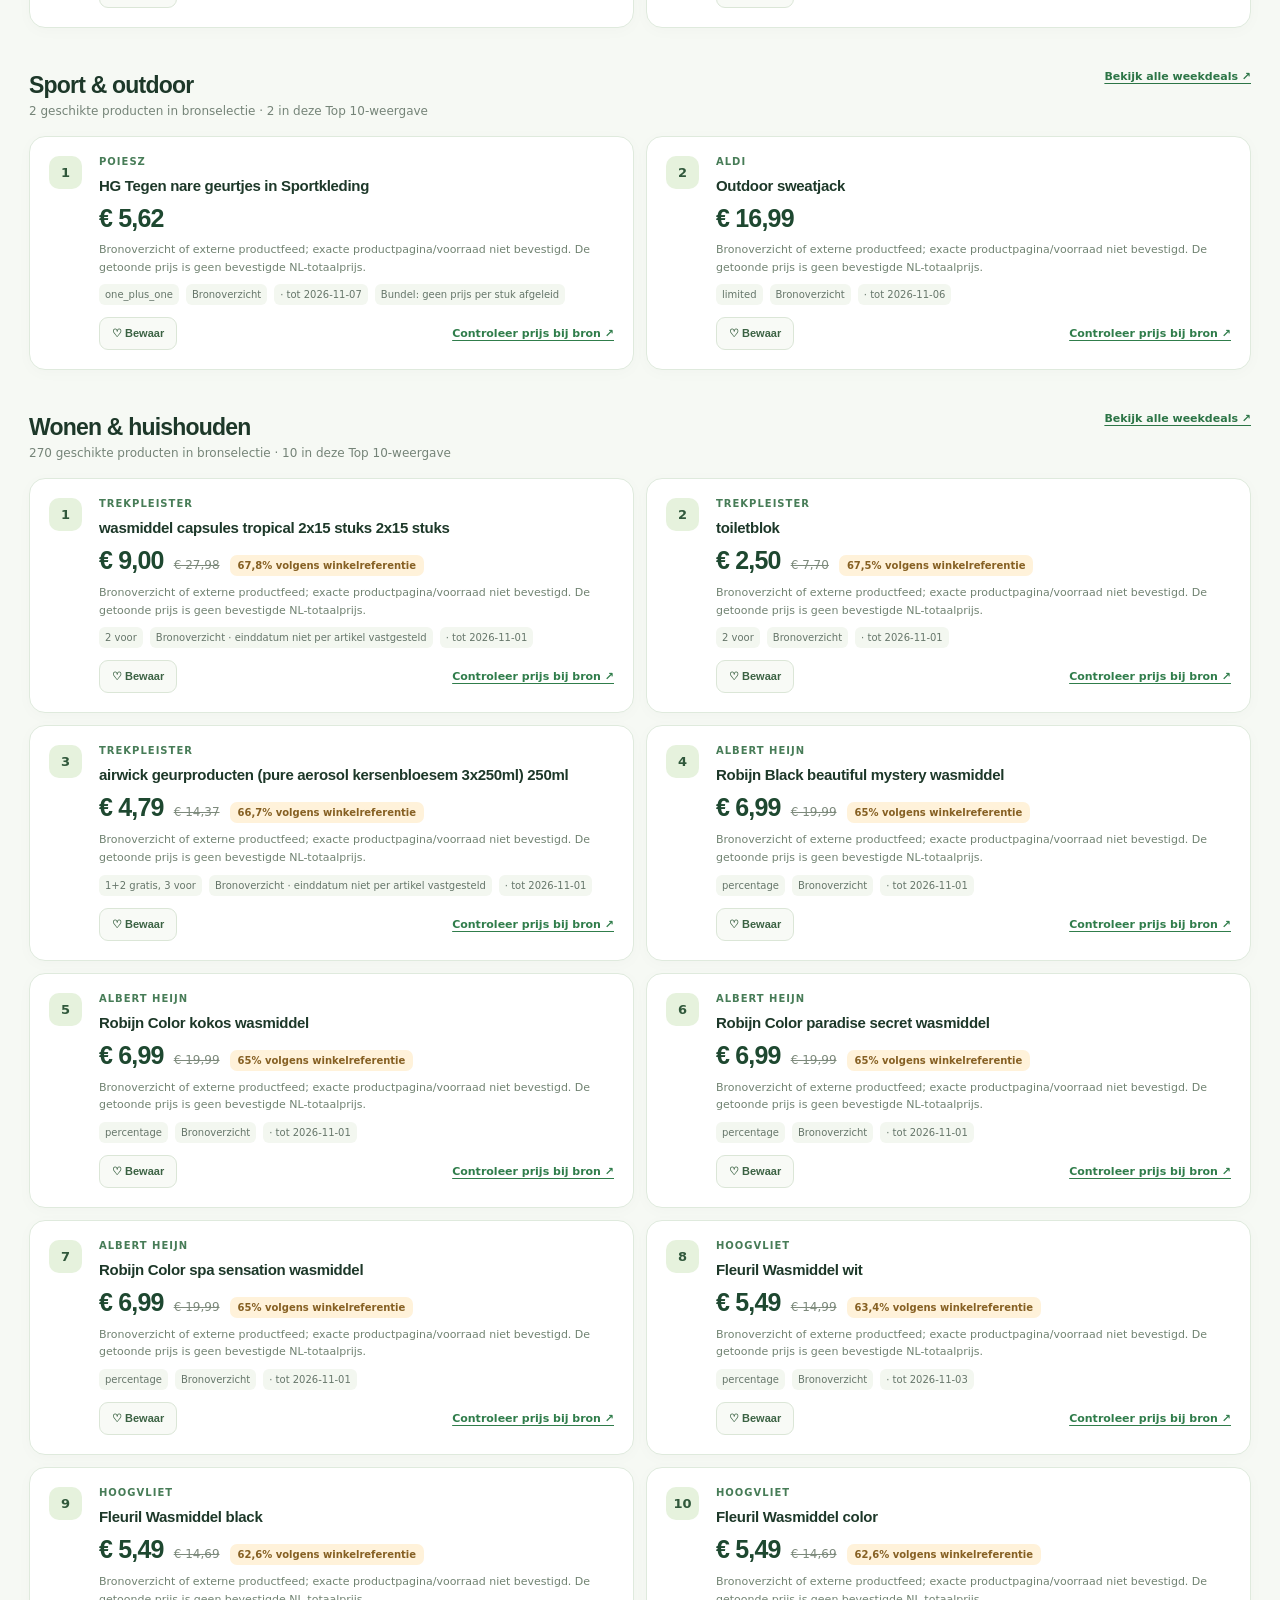
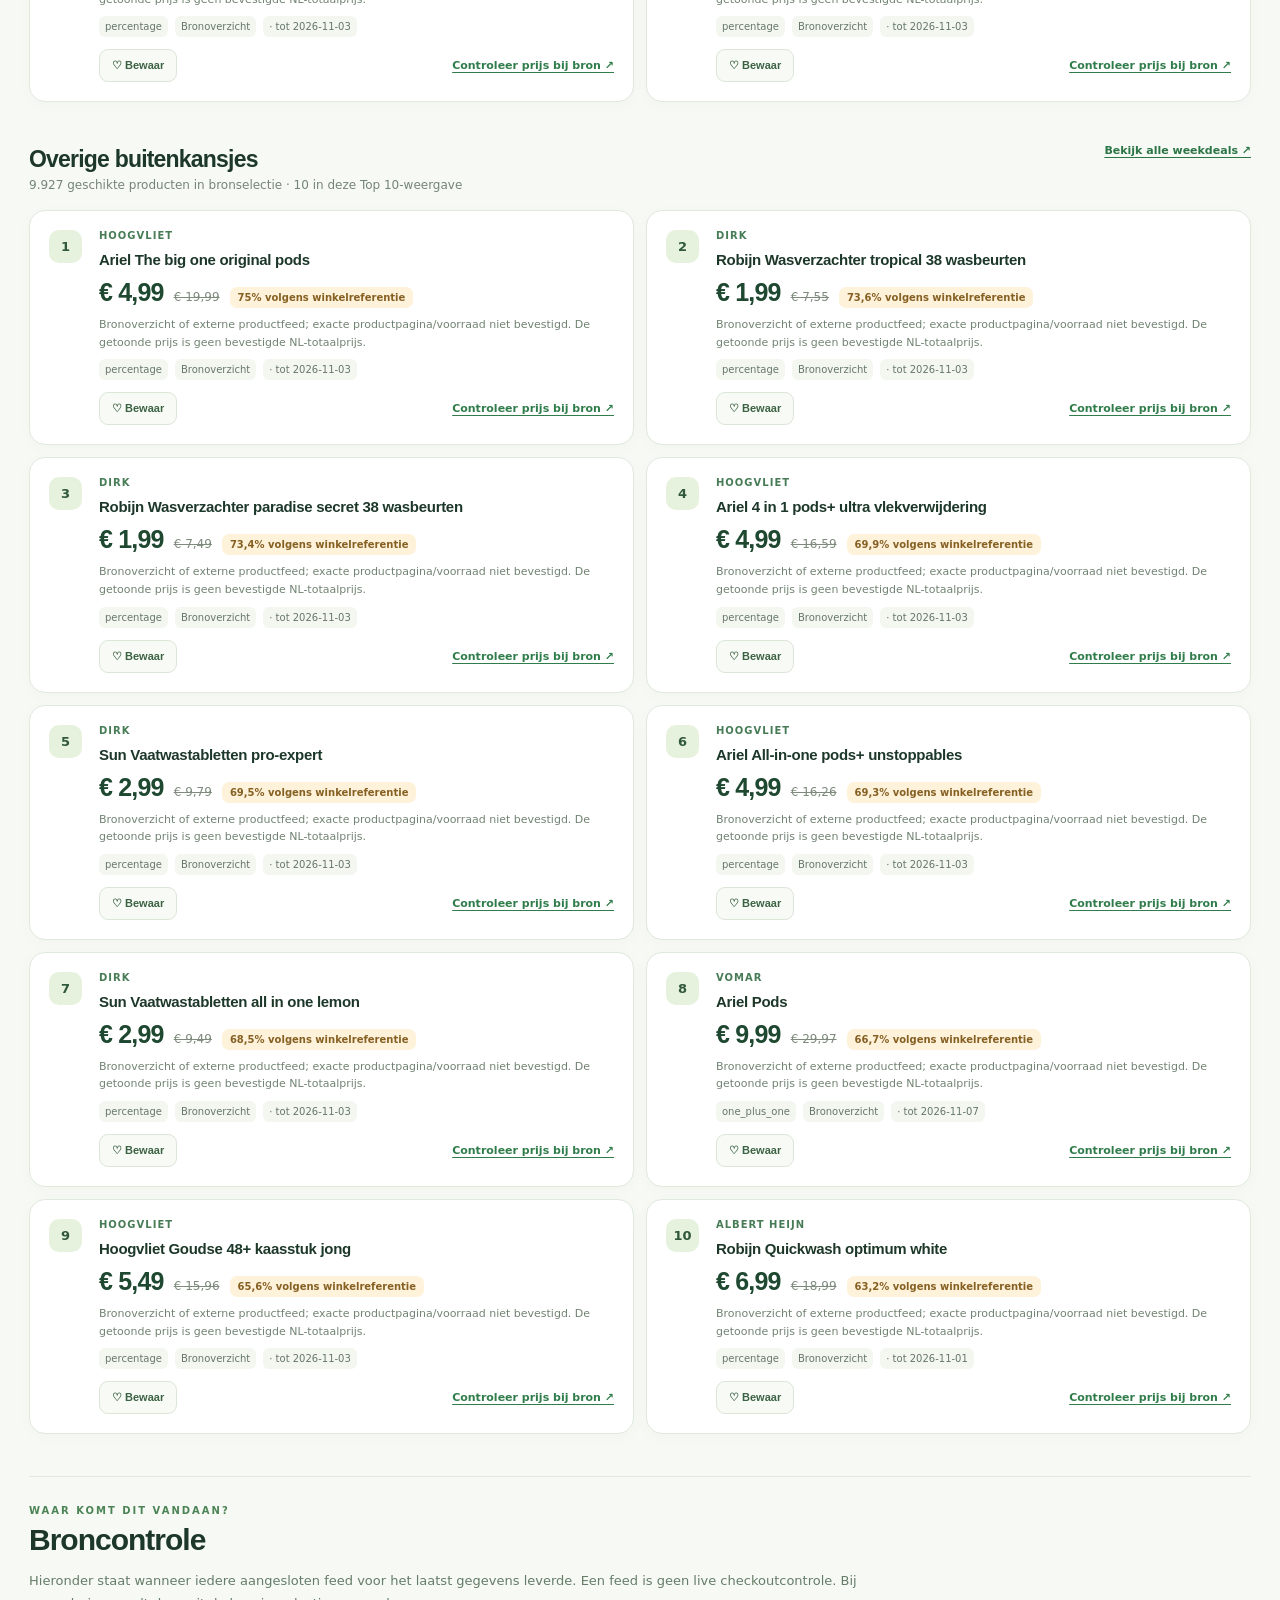
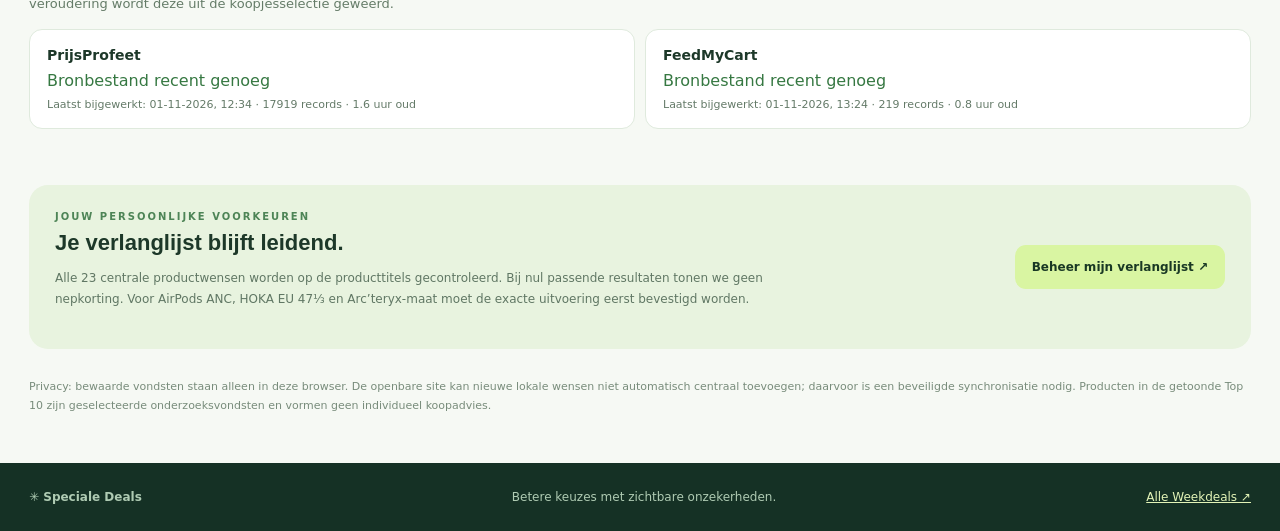
==== commit 8d14ef7d: "Give every supplied wishlist entry a visible hourly status on personal top 10 page" ====
--- a/topdeals/index.html
+++ b/topdeals/index.html
@@ -43,6 +43,13 @@
      </div>
    </section>
    <div class="top-legend"><strong>Zo lees je de ranglijst:</strong> een winkelkorting of oude winkelprijs is alleen een <em>advertentieclaim</em>, geen onafhankelijk bewezen korting. Bezorgkosten en actuele voorraad zijn niet bevestigd. Bronbestanden worden afzonderlijk vernieuwd; <strong>ieder uur opnieuw rangschikken betekent niet ieder uur elke winkel controleren</strong>.</div>
+   <section id="profileWatch" class="top-watch" aria-labelledby="profileWatchTitle" hidden>
+      <div class="top-list-heading"><div><div class="top-kicker dark">ALLE 22 OPGEGEVEN WENSEN</div><h2 id="profileWatchTitle">Wat wordt er voor jou gevolgd?</h2>
+      <p>Iedere opgegeven wens krijgt een eigen status. Daarnaast blijven bijzondere sample sales apart gevolgd.</p></div>
+      <a href="../verlanglijst/">Pas je wensen aan ↗</a></div>
+      <div class="top-watch-stats" id="profileSummary"></div>
+      <div id="profileGrid" class="top-watch-grid"></div>
+   </section>
    <section id="categorySections" aria-label="De koopjes per categorie"><div class="top-empty">Overzicht laden…</div></section>
    <section class="top-source-section"><div class="top-section-title"><div class="top-kicker dark">WAAR KOMT DIT VANDAAN?</div><h2>Broncontrole</h2></div>
     <p>Hieronder staat wanneer iedere aangesloten feed voor het laatst gegevens leverde. Een feed is geen live checkoutcontrole. Bij veroudering wordt deze uit de koopjesselectie geweerd.</p>
--- a/topdeals/style.css
+++ b/topdeals/style.css
@@ -0,0 +1,2 @@
+:root{--forest:#173a29;--lime:#d9f5a2;--ink:#1d3829;--muted:#66796b;--line:#dfeadd;--cream:#f6f9f4}*{box-sizing:border-box}body.top-app{margin:0;background:var(--cream);color:var(--ink);font-family:"DM Sans",system-ui,sans-serif}.top-container{max-width:1270px;margin:auto;padding:0 24px}.top-hero{background:radial-gradient(ellipse at 80% 5%,#477550 0,transparent 42%),linear-gradient(135deg,#10291d,#1e472c);color:#fff;padding-bottom:65px}.top-nav{display:flex;justify-content:space-between;align-items:center;gap:12px;padding:22px 0 24px;border-bottom:1px solid #ffffff31}.top-logo{font:850 20px Manrope,sans-serif;color:#fff;text-decoration:none}.top-navlinks{display:flex;align-items:center;gap:23px}.top-navlinks a{font-weight:750;font-size:12px;color:#cfe0cf;text-decoration:none}.top-navlinks a[aria-current]{color:var(--lime)}.top-kicker{display:flex;align-items:center;gap:8px;margin-top:48px;font-size:10px;letter-spacing:2px;font-weight:850;color:var(--lime)}.top-kicker.dark{color:#4d8456;margin-top:0}.top-live-dot{width:9px;height:9px;border-radius:100%;background:var(--lime);box-shadow:0 0 0 5px #d9f5a225}.top-hero h1{font:850 clamp(42px,6vw,72px)/1.09 Manrope,sans-serif;letter-spacing:-2.7px;margin:18px 0;max-width:880px}.top-hero h1 em{font-style:normal;color:var(--lime)}.top-hero-copy{max-width:700px;color:#d6e6d8;font-size:15px;line-height:1.8}.top-hero-copy strong{color:#fff}.top-hero-actions{display:flex;gap:10px;flex-wrap:wrap;margin-top:28px}.top-primary,.top-secondary{display:inline-flex;align-items:center;justify-content:center;min-height:44px;padding:11px 17px;border-radius:11px;font-size:12px;font-weight:850;text-decoration:none}.top-primary{background:var(--lime);color:#193824}.top-secondary{background:#ffffff18;border:1px solid #ffffff42;color:#fff}.top-health{padding:18px 0 10px;font-size:12px;color:#517459;min-height:52px}.top-health[data-error=true]{color:#a03c36}.top-stats{display:grid;grid-template-columns:repeat(4,minmax(0,1fr));gap:13px;margin:0 0 42px}.top-stats>div{display:flex;flex-direction:column;padding:20px;background:#fff;border:1px solid var(--line);border-radius:17px}.top-stats small{font-size:12px;font-weight:800;color:#617b69}.top-stats strong{font:850 30px Manrope,sans-serif;margin:5px 0;color:#193b28}.top-stats span{font-size:10px;color:#7e9382}.top-section-title h2{font:850 30px Manrope,sans-serif;letter-spacing:-1px;margin:7px 0}.top-section-title p,.top-source-section>p{color:#657c68;font-size:13px;line-height:1.75;max-width:840px}.top-category-nav{display:flex;flex-wrap:wrap;gap:8px;margin:18px 0 18px}.top-category-nav a{display:inline-flex;align-items:center;gap:7px;text-decoration:none;color:#3b6843;background:#fff;border:1px solid #dbe8d9;border-radius:10px;padding:11px 13px;font-size:12px;font-weight:850}.top-category-nav a[aria-current=page],.top-category-nav a:hover{background:#1b4731;border-color:#1b4731;color:#fff}.top-category-nav small{font-size:10px;opacity:.7;font-weight:800}.top-toolbar{display:grid;grid-template-columns:minmax(180px,2fr) minmax(165px,1fr) minmax(160px,1fr) auto;gap:9px;margin-bottom:20px;padding:12px;background:#fff;border:1px solid var(--line);border-radius:14px}.top-toolbar input,.top-toolbar select{width:100%;min-height:45px;border:1px solid #d6e5d3;border-radius:9px;padding:9px 11px;font:650 12px "DM Sans",sans-serif;color:#294935;background:#fbfdfa}.top-clear{border:1px solid var(--line);border-radius:10px;padding:10px 13px;background:#f6f9f3;color:#346342;font-weight:850;font-size:12px;cursor:pointer}.top-legend{font-size:12px;line-height:1.8;color:#705d32;background:#fff8e9;border-left:4px solid #c3a24c;border-radius:9px;padding:14px 18px;margin-bottom:23px}.top-list-section{margin:0 0 42px;scroll-margin-top:30px}.top-list-heading{display:flex;align-items:flex-start;justify-content:space-between;gap:20px;flex-wrap:wrap;margin-bottom:13px}.top-list-heading h2{font:850 23px Manrope,sans-serif;letter-spacing:-.8px;margin:2px 0}.top-list-heading p{font-size:12px;color:#758478;margin:5px 0}.top-list-heading a{font-size:11px;color:#2c7546;font-weight:850;text-decoration:underline;text-underline-offset:3px}.top-cards{display:grid;grid-template-columns:repeat(2,minmax(0,1fr));gap:12px}.top-card{display:grid;grid-template-columns:35px minmax(0,1fr);gap:15px;background:#fff;border:1px solid var(--line);padding:19px;border-radius:16px;min-width:0;box-shadow:0 3px 16px #0e231006}.top-rank{width:33px;height:33px;display:grid;place-items:center;background:#e6f2dd;color:#30583b;border-radius:10px;font-weight:900;font-size:13px}.top-card-body{display:flex;flex-direction:column;gap:8px;min-width:0}.top-card-meta{display:flex;justify-content:space-between;align-items:center;gap:9px;flex-wrap:wrap}.top-shop{font-size:10px;font-weight:900;letter-spacing:1px;color:#477c57;text-transform:uppercase}.top-wish{font-size:10px;color:#285d4b;background:#e9f6e7;border-radius:6px;padding:5px 7px;font-weight:850}.top-card h3{font:850 15px/1.4 Manrope,sans-serif;letter-spacing:-.3px;margin:0;overflow-wrap:anywhere}.top-pricing{display:flex;align-items:baseline;gap:10px;flex-wrap:wrap}.top-price{font:850 25px Manrope,sans-serif;color:#1e4830;letter-spacing:-.8px}.top-crossed{font-size:12px;color:#7d8a7c;text-decoration:line-through}.top-claim{color:#866023;background:#fff2da;border-radius:7px;padding:5px 8px;font-size:10px;font-weight:800}.top-card-note{font-size:11px;line-height:1.6;color:#718372;margin:0}.top-card-facts{display:flex;gap:7px;flex-wrap:wrap;font-size:10px;color:#66766a}.top-card-facts span{background:#f3f7f0;border-radius:6px;padding:5px 6px}.top-card-bottom{display:flex;gap:10px;justify-content:space-between;align-items:center;flex-wrap:wrap;margin-top:auto;padding-top:4px}.top-card-bottom a{font-weight:850;text-decoration:underline;text-underline-offset:3px;color:#307d4b;font-size:11px;overflow-wrap:anywhere}.top-save{cursor:pointer;border:1px solid #dbe6d7;background:#f8faf6;color:#3b6243;padding:9px 12px;border-radius:9px;font:850 11px "DM Sans",sans-serif}.top-save[aria-pressed=true]{background:#e0f1df;color:#206238}.top-empty{background:#fff;border:1px dashed #cbdcca;padding:28px 22px;border-radius:14px;font-size:13px;line-height:1.8;color:#667b6b}.top-empty h3{margin:0 0 7px;color:#244a2c}.top-source-section{padding:28px 0;border-top:1px solid var(--line)}.top-source-grid{display:grid;grid-template-columns:repeat(2,minmax(0,1fr));gap:10px}.top-source{background:#fff;padding:17px;border-radius:13px;border:1px solid var(--line);display:grid;gap:8px}.top-source strong{font-size:14px}.top-source small{font-size:11px;color:#647a68}.top-source .top-bad{color:#a25232}.top-source .top-good{color:#367842}.top-next{display:flex;justify-content:space-between;align-items:center;gap:25px;padding:26px;border-radius:19px;background:#e8f3df;margin:28px 0}.top-next h2{font:850 22px Manrope,sans-serif;margin:8px 0}.top-next p{max-width:770px;line-height:1.8;color:#607764;font-size:12px}.top-next .top-primary{flex-shrink:0}.top-disclaimer{font-size:11px;color:#788c7b;line-height:1.75;margin:25px 0 48px}.top-footer{background:#153125;color:#afcbb3;padding:27px 0}.top-footer>div{display:flex;align-items:center;justify-content:space-between;gap:15px;flex-wrap:wrap;font-size:12px}.top-footer a{color:#e3f4b7}.top-skip{position:absolute;left:-999px}.top-skip:focus{left:10px;top:10px;z-index:100;background:#fff;padding:10px}.sr-only{position:absolute;width:1px;height:1px;margin:-1px;clip:rect(0,0,0,0);overflow:hidden}
+@media(max-width:900px){.top-stats{grid-template-columns:repeat(2,minmax(0,1fr))}.top-toolbar{grid-template-columns:repeat(2,minmax(0,1fr))}.top-search{grid-column:1/-1}}@media(max-width:680px){.top-container{padding:0 16px}.top-navlinks{display:none}.top-hero{padding-bottom:42px}.top-hero h1{font-size:40px;letter-spacing:-1.5px}.top-kicker{margin-top:38px}.top-cards,.top-source-grid{grid-template-columns:1fr}.top-toolbar{grid-template-columns:1fr}.top-search{grid-column:auto}.top-category-nav{flex-wrap:nowrap;overflow-x:auto;padding-bottom:9px}.top-category-nav a{flex-shrink:0}.top-next{flex-direction:column;align-items:flex-start}.top-app{padding-bottom:68px}.top-app .mobile-dock{display:flex!important}.top-stats>div{padding:15px}.top-hero-copy{font-size:13px}}@media(prefers-reduced-motion:reduce){.top-app *{scroll-behavior:auto!important;transition:none!important}}
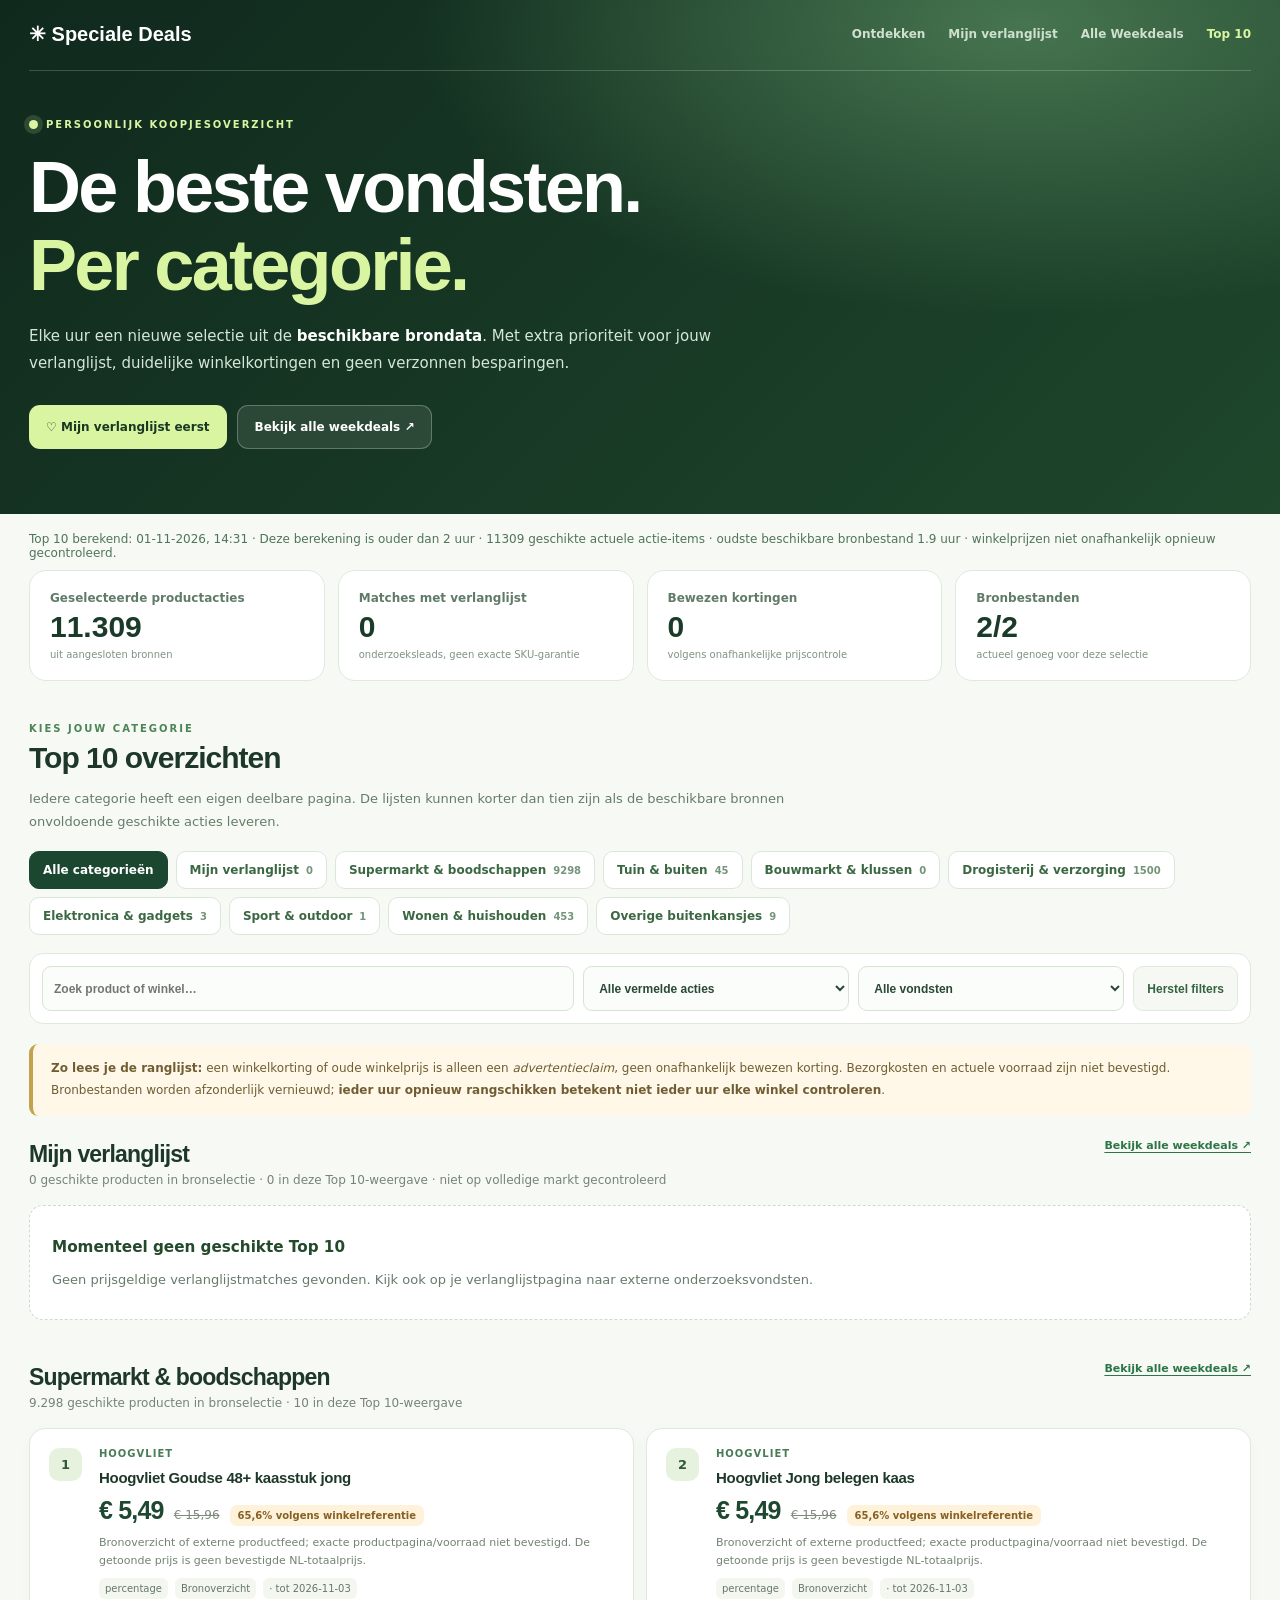
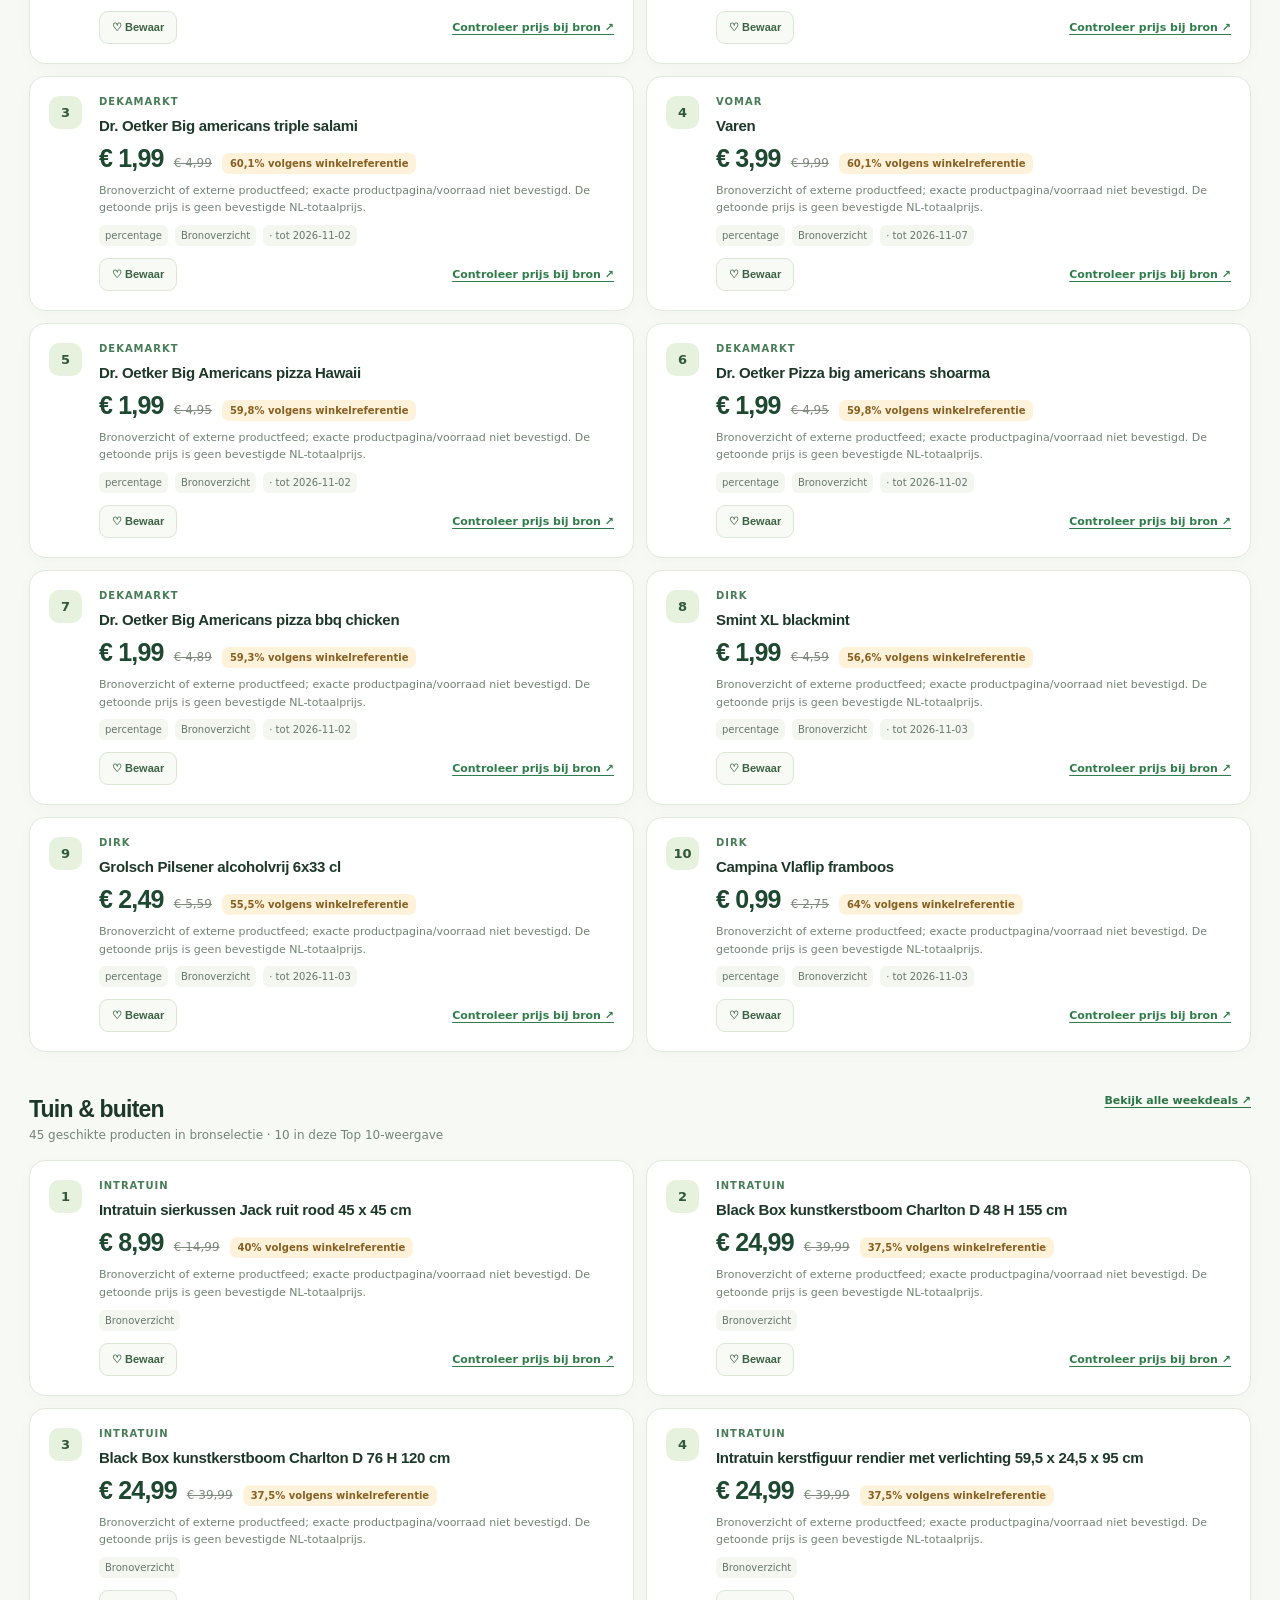
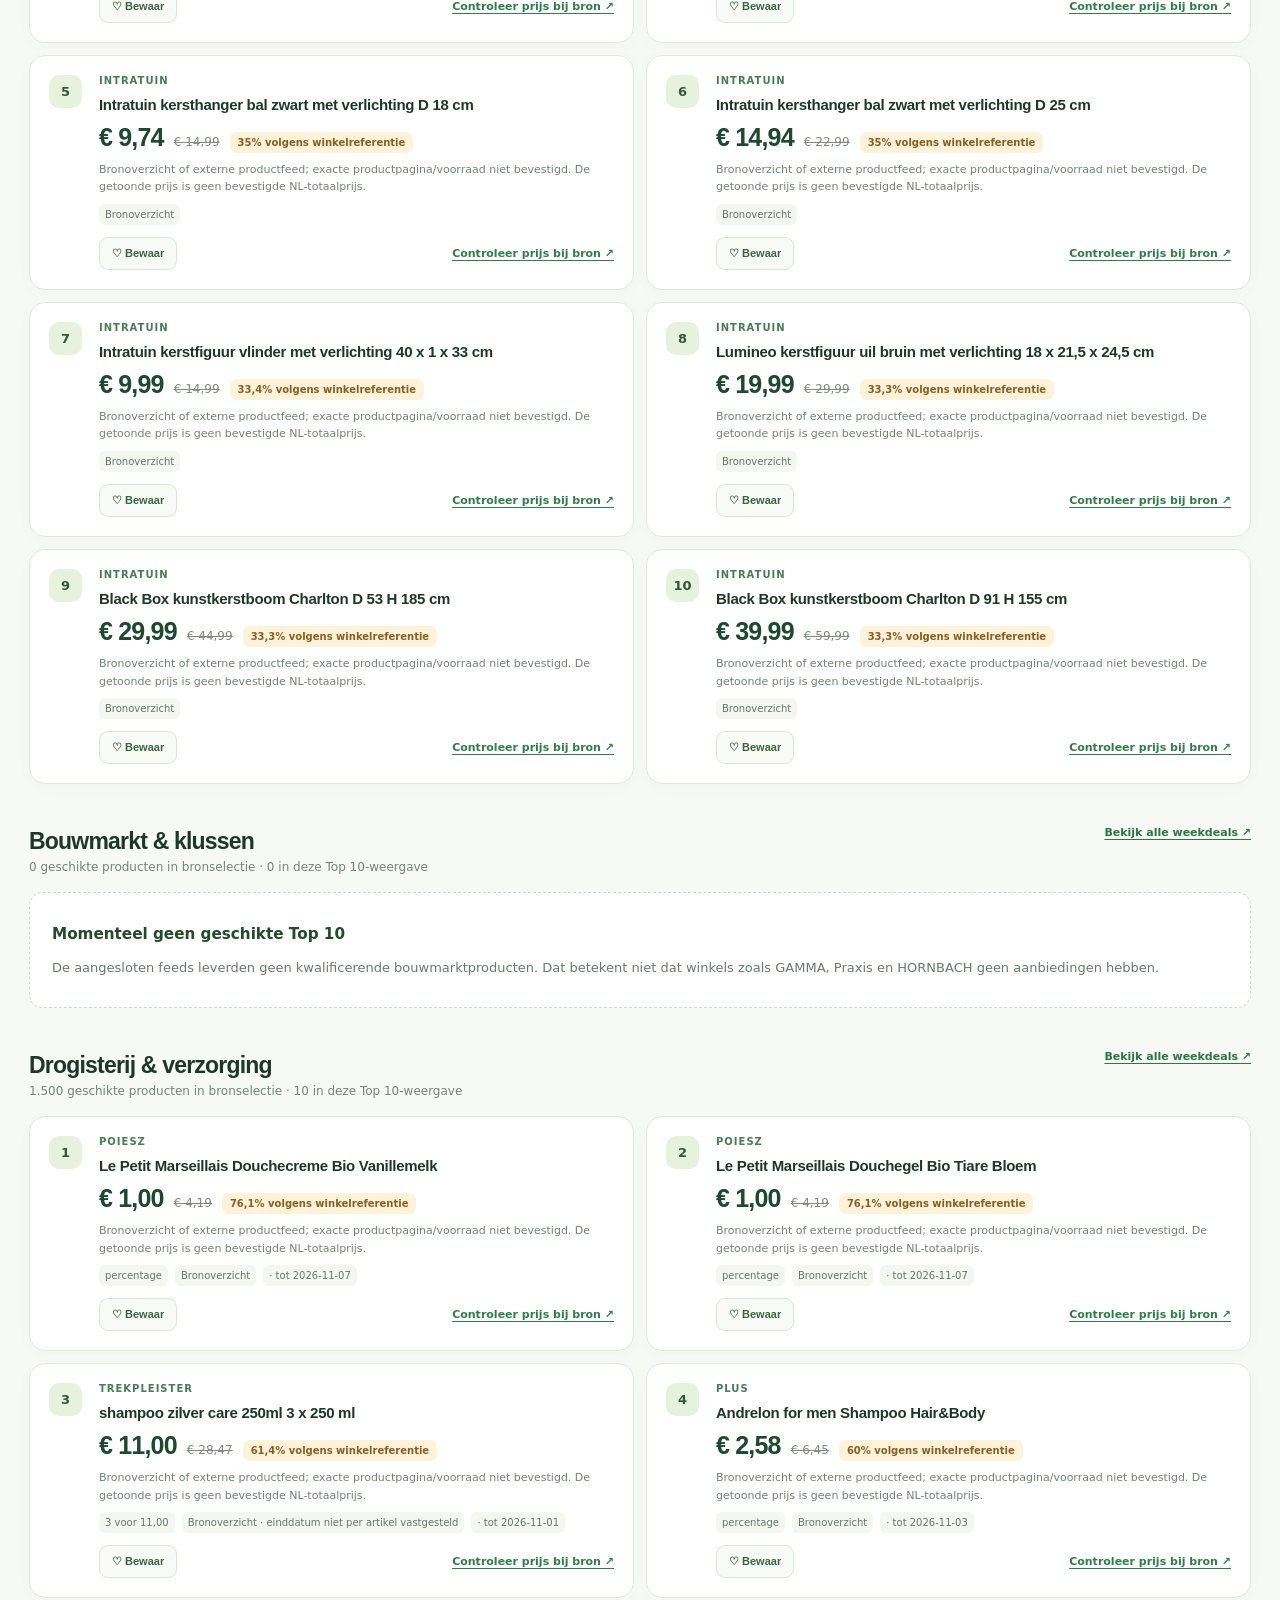
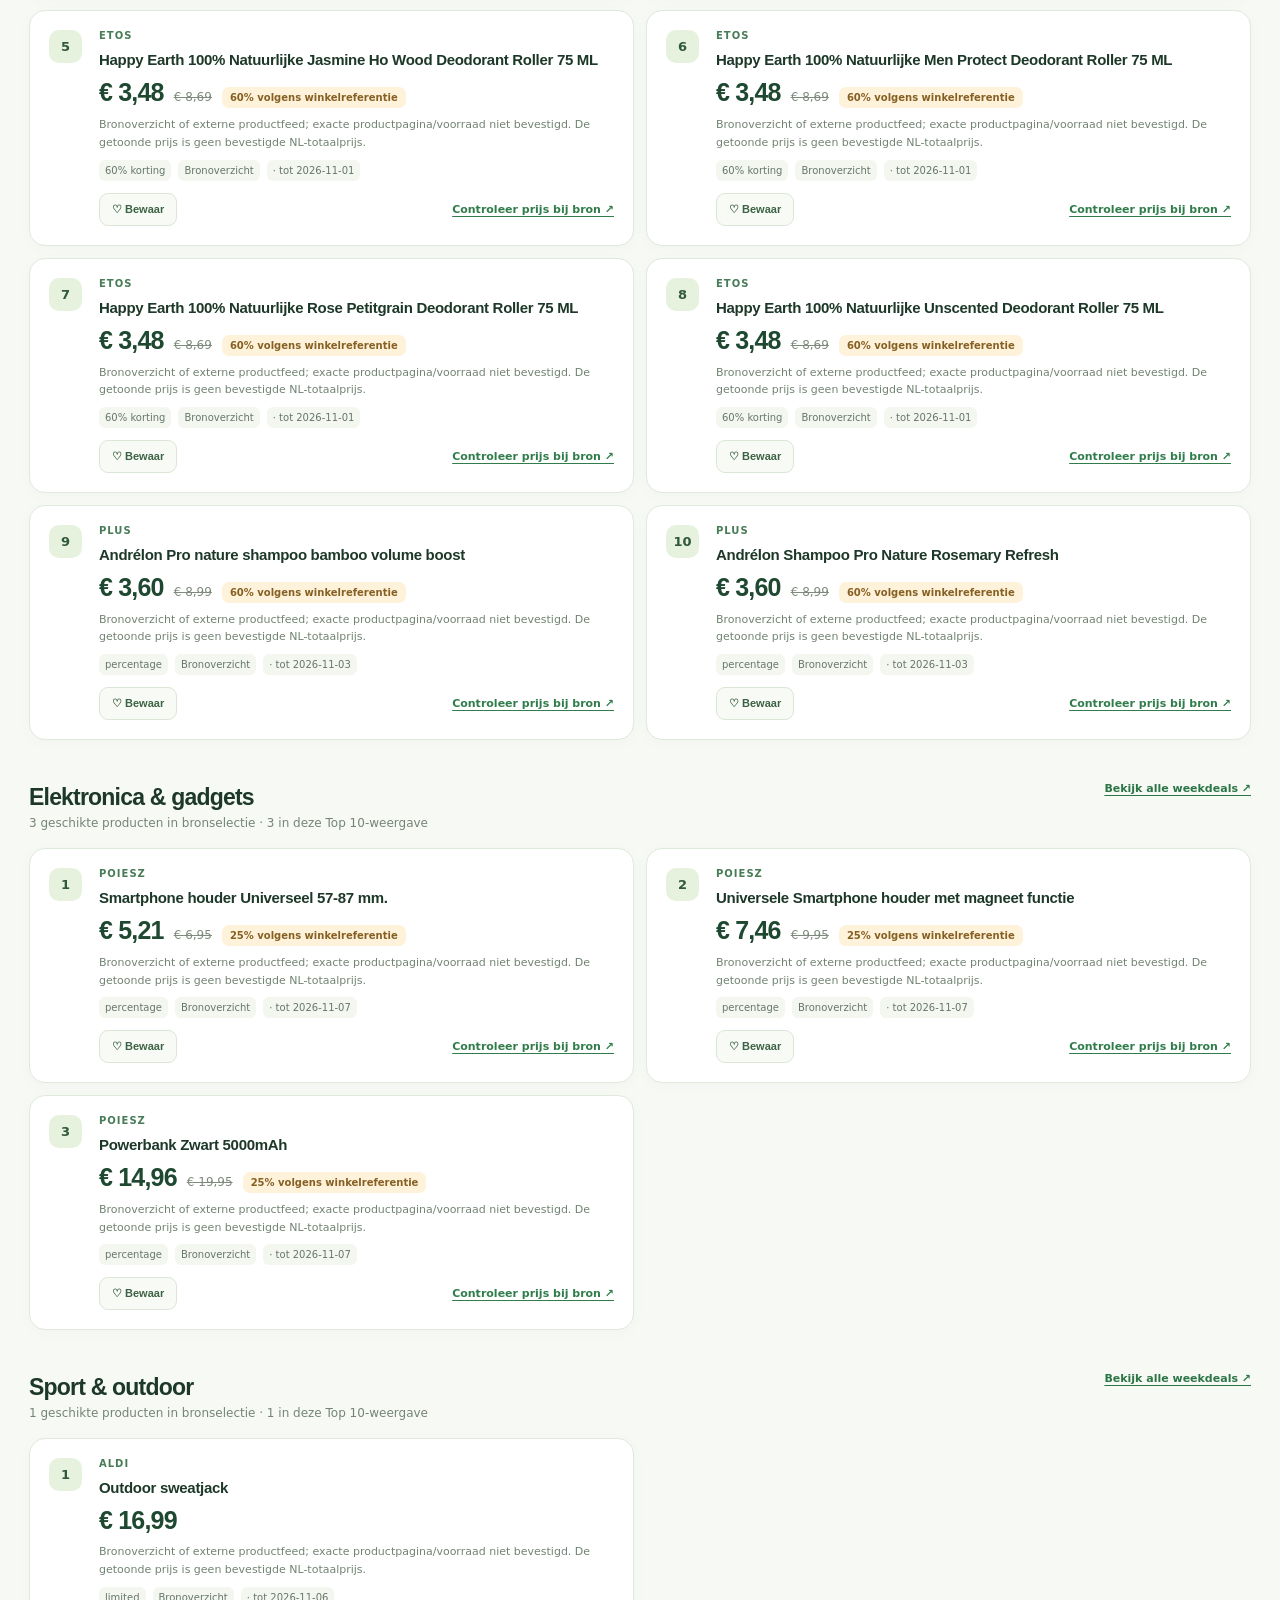
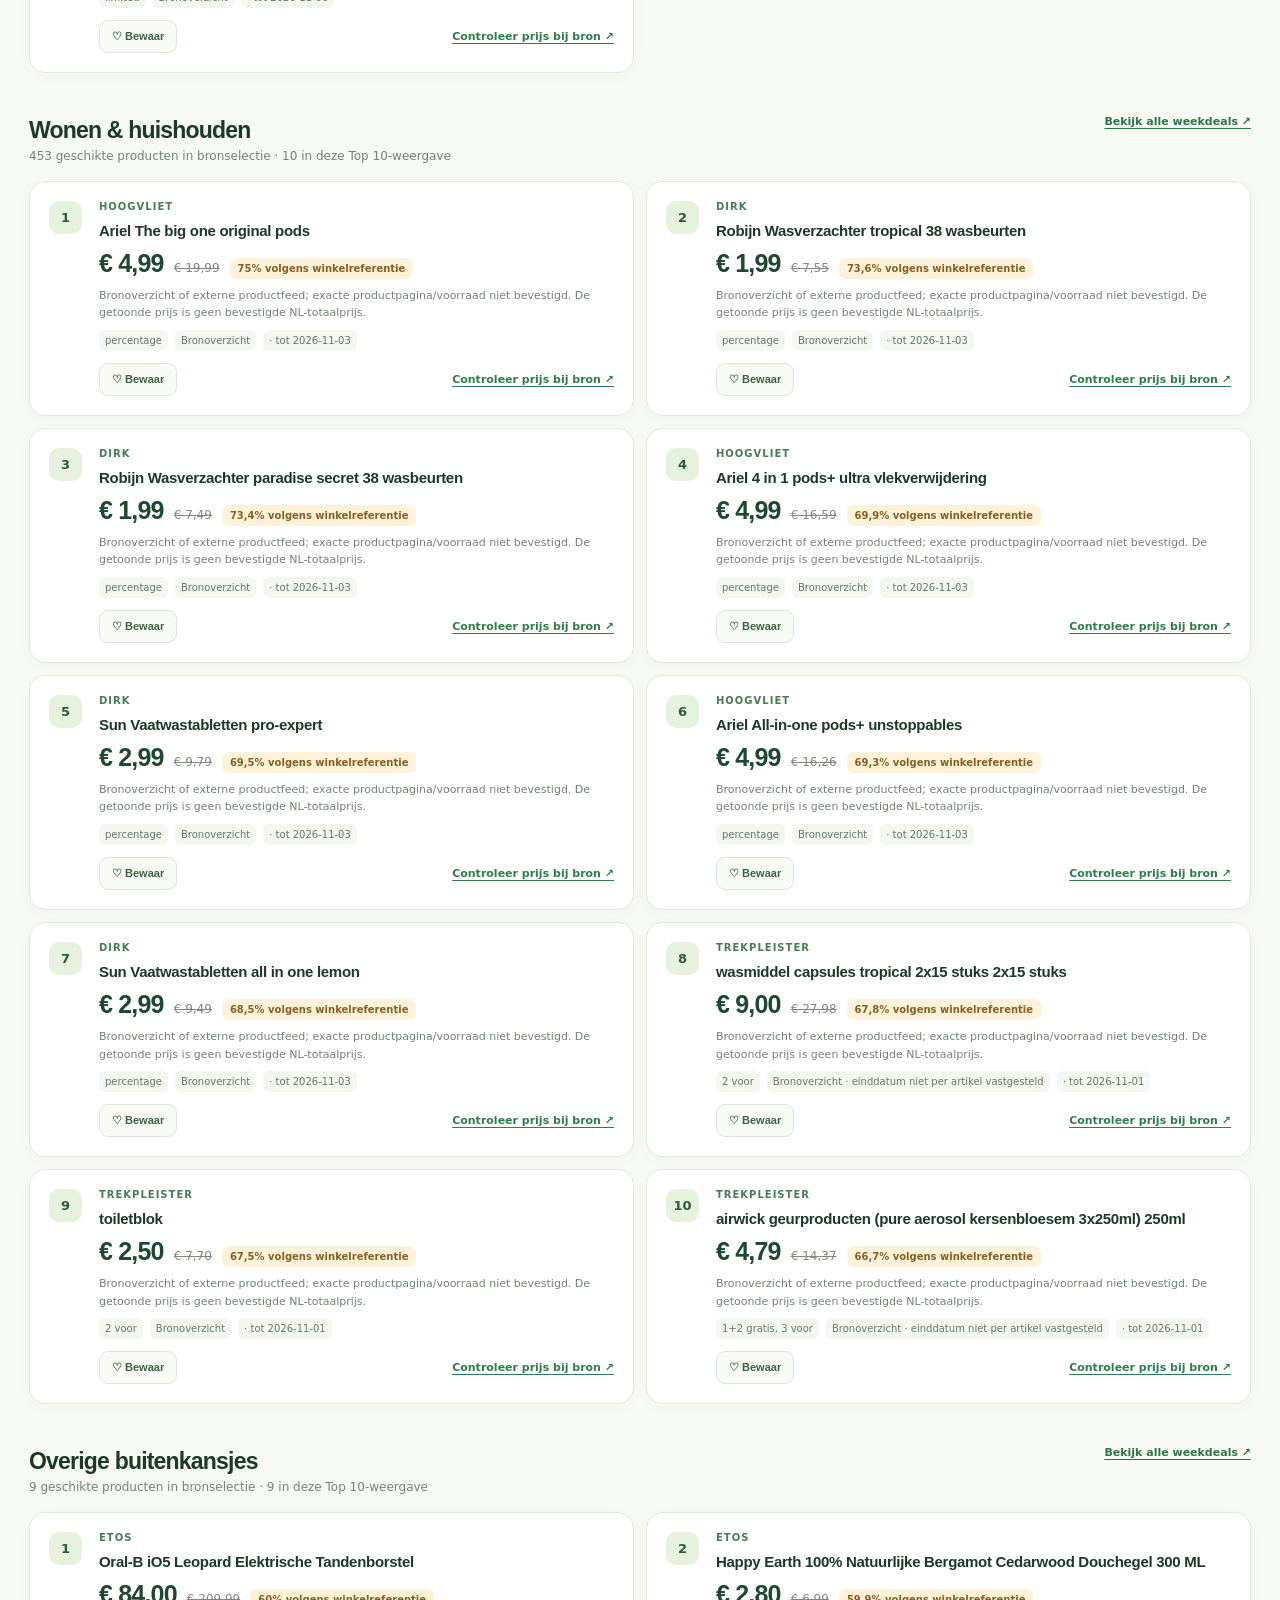
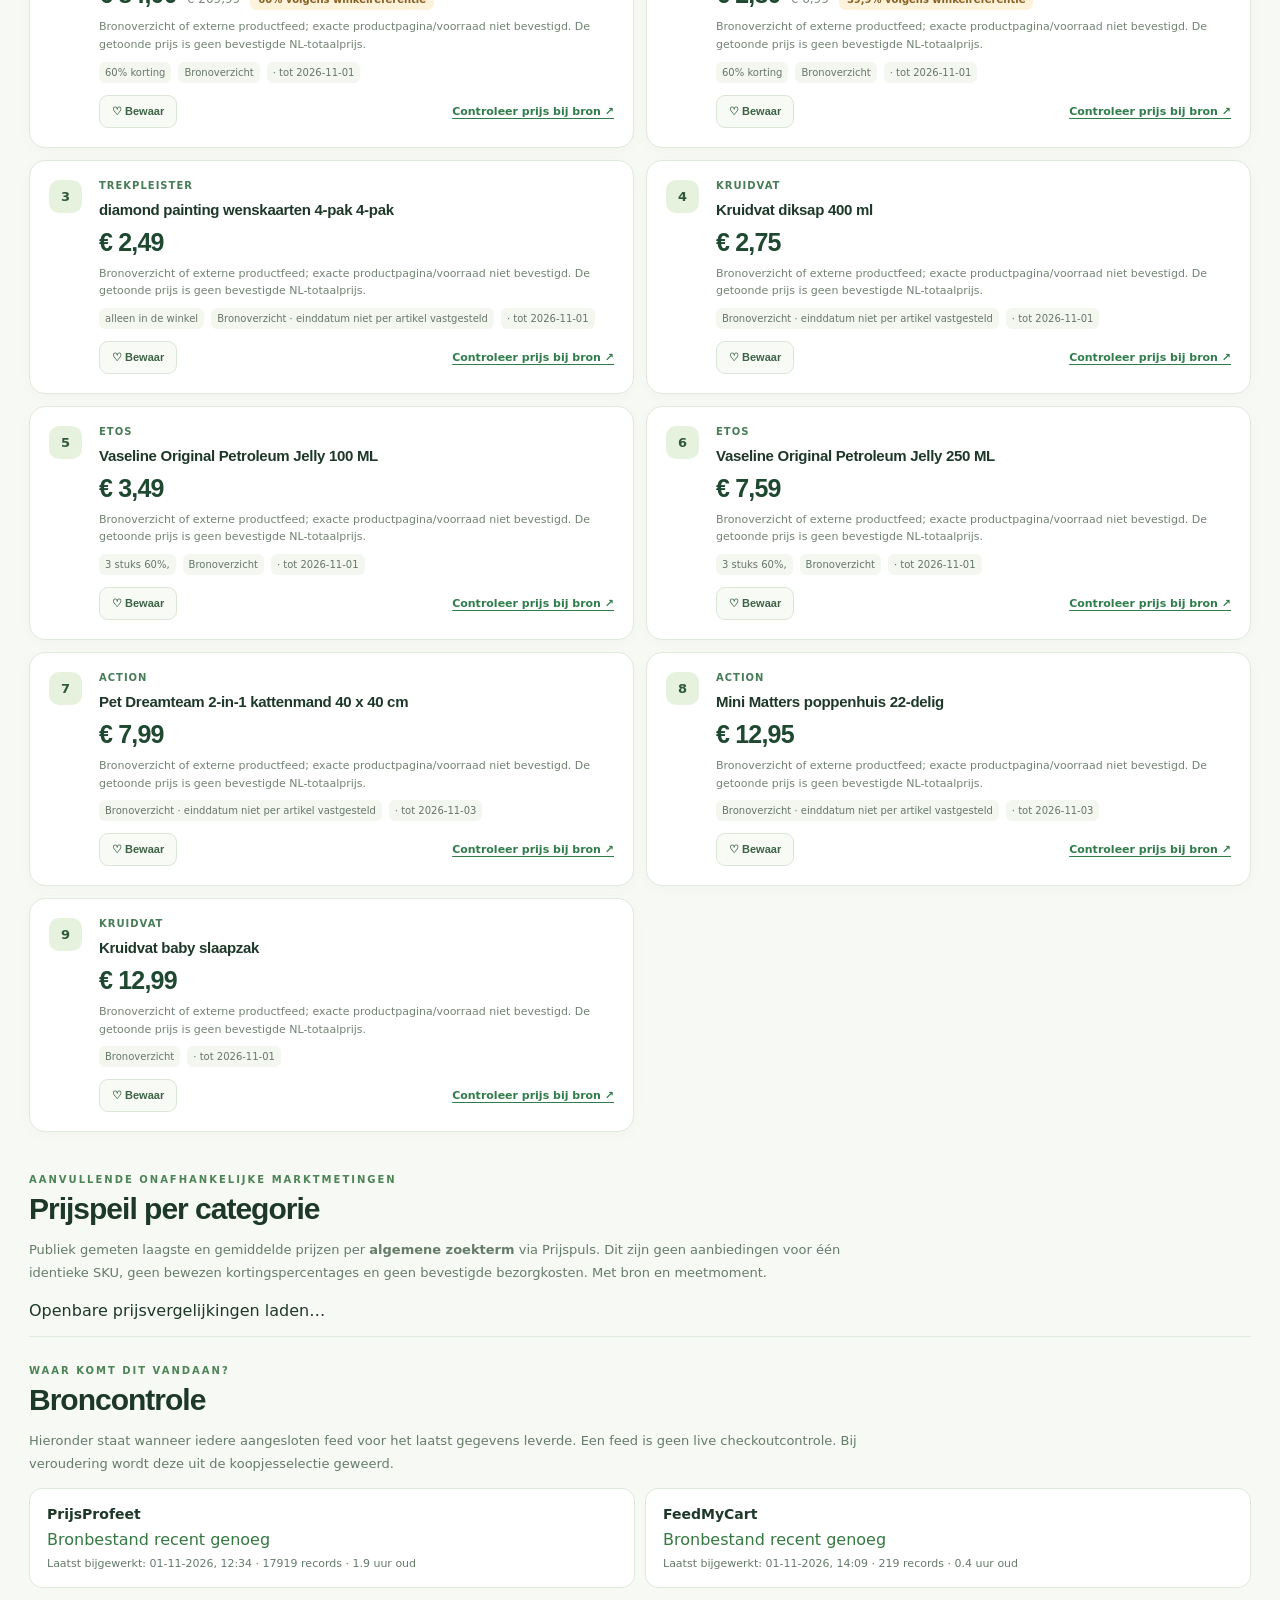
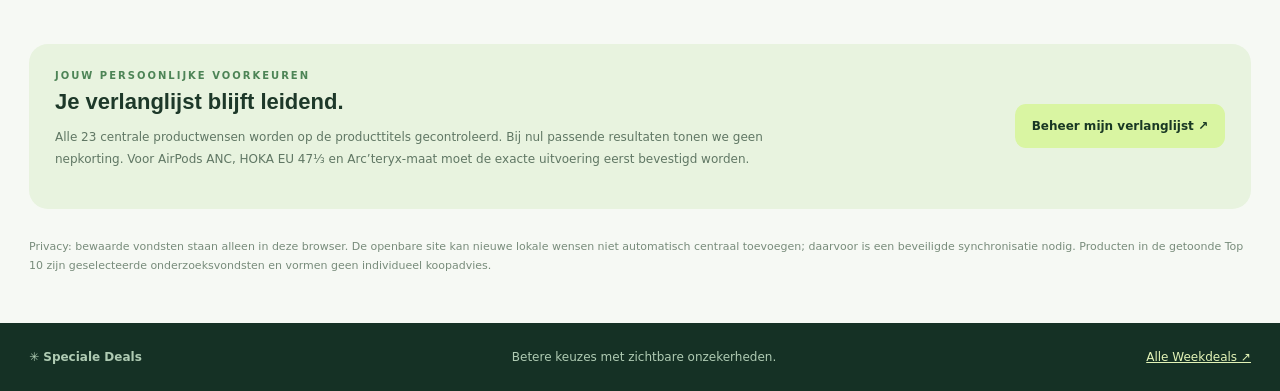
==== commit aa2c84d3: "Show permitted cross-store generic market price comparisons separately from shop deals and wishlist " ====
--- a/topdeals/index.html
+++ b/topdeals/index.html
@@ -51,6 +51,14 @@
       <div id="profileGrid" class="top-watch-grid"></div>
    </section>
    <section id="categorySections" aria-label="De koopjes per categorie"><div class="top-empty">Overzicht laden…</div></section>
+   <section class="top-market" id="marketSection" aria-labelledby="marketTitle">
+    <div class="top-section-title"><div class="top-kicker dark">AANVULLENDE ONAFHANKELIJKE MARKTMETINGEN</div>
+      <h2 id="marketTitle">Prijspeil per categorie</h2>
+      <p>Publiek gemeten laagste en gemiddelde prijzen per <strong>algemene zoekterm</strong> via Prijspuls. Dit zijn geen aanbiedingen voor één identieke SKU, geen bewezen kortingspercentages en geen bevestigde bezorgkosten. Met bron en meetmoment.</p>
+    </div>
+    <p id="marketStatus" class="top-market-status">Openbare prijsvergelijkingen laden…</p>
+    <div id="marketGrid" class="top-market-grid"></div>
+   </section>
    <section class="top-source-section"><div class="top-section-title"><div class="top-kicker dark">WAAR KOMT DIT VANDAAN?</div><h2>Broncontrole</h2></div>
     <p>Hieronder staat wanneer iedere aangesloten feed voor het laatst gegevens leverde. Een feed is geen live checkoutcontrole. Bij veroudering wordt deze uit de koopjesselectie geweerd.</p>
     <div id="sourceGrid" class="top-source-grid"></div>
--- a/topdeals/style.css
+++ b/topdeals/style.css
@@ -1,2 +1,23 @@
 :root{--forest:#173a29;--lime:#d9f5a2;--ink:#1d3829;--muted:#66796b;--line:#dfeadd;--cream:#f6f9f4}*{box-sizing:border-box}body.top-app{margin:0;background:var(--cream);color:var(--ink);font-family:"DM Sans",system-ui,sans-serif}.top-container{max-width:1270px;margin:auto;padding:0 24px}.top-hero{background:radial-gradient(ellipse at 80% 5%,#477550 0,transparent 42%),linear-gradient(135deg,#10291d,#1e472c);color:#fff;padding-bottom:65px}.top-nav{display:flex;justify-content:space-between;align-items:center;gap:12px;padding:22px 0 24px;border-bottom:1px solid #ffffff31}.top-logo{font:850 20px Manrope,sans-serif;color:#fff;text-decoration:none}.top-navlinks{display:flex;align-items:center;gap:23px}.top-navlinks a{font-weight:750;font-size:12px;color:#cfe0cf;text-decoration:none}.top-navlinks a[aria-current]{color:var(--lime)}.top-kicker{display:flex;align-items:center;gap:8px;margin-top:48px;font-size:10px;letter-spacing:2px;font-weight:850;color:var(--lime)}.top-kicker.dark{color:#4d8456;margin-top:0}.top-live-dot{width:9px;height:9px;border-radius:100%;background:var(--lime);box-shadow:0 0 0 5px #d9f5a225}.top-hero h1{font:850 clamp(42px,6vw,72px)/1.09 Manrope,sans-serif;letter-spacing:-2.7px;margin:18px 0;max-width:880px}.top-hero h1 em{font-style:normal;color:var(--lime)}.top-hero-copy{max-width:700px;color:#d6e6d8;font-size:15px;line-height:1.8}.top-hero-copy strong{color:#fff}.top-hero-actions{display:flex;gap:10px;flex-wrap:wrap;margin-top:28px}.top-primary,.top-secondary{display:inline-flex;align-items:center;justify-content:center;min-height:44px;padding:11px 17px;border-radius:11px;font-size:12px;font-weight:850;text-decoration:none}.top-primary{background:var(--lime);color:#193824}.top-secondary{background:#ffffff18;border:1px solid #ffffff42;color:#fff}.top-health{padding:18px 0 10px;font-size:12px;color:#517459;min-height:52px}.top-health[data-error=true]{color:#a03c36}.top-stats{display:grid;grid-template-columns:repeat(4,minmax(0,1fr));gap:13px;margin:0 0 42px}.top-stats>div{display:flex;flex-direction:column;padding:20px;background:#fff;border:1px solid var(--line);border-radius:17px}.top-stats small{font-size:12px;font-weight:800;color:#617b69}.top-stats strong{font:850 30px Manrope,sans-serif;margin:5px 0;color:#193b28}.top-stats span{font-size:10px;color:#7e9382}.top-section-title h2{font:850 30px Manrope,sans-serif;letter-spacing:-1px;margin:7px 0}.top-section-title p,.top-source-section>p{color:#657c68;font-size:13px;line-height:1.75;max-width:840px}.top-category-nav{display:flex;flex-wrap:wrap;gap:8px;margin:18px 0 18px}.top-category-nav a{display:inline-flex;align-items:center;gap:7px;text-decoration:none;color:#3b6843;background:#fff;border:1px solid #dbe8d9;border-radius:10px;padding:11px 13px;font-size:12px;font-weight:850}.top-category-nav a[aria-current=page],.top-category-nav a:hover{background:#1b4731;border-color:#1b4731;color:#fff}.top-category-nav small{font-size:10px;opacity:.7;font-weight:800}.top-toolbar{display:grid;grid-template-columns:minmax(180px,2fr) minmax(165px,1fr) minmax(160px,1fr) auto;gap:9px;margin-bottom:20px;padding:12px;background:#fff;border:1px solid var(--line);border-radius:14px}.top-toolbar input,.top-toolbar select{width:100%;min-height:45px;border:1px solid #d6e5d3;border-radius:9px;padding:9px 11px;font:650 12px "DM Sans",sans-serif;color:#294935;background:#fbfdfa}.top-clear{border:1px solid var(--line);border-radius:10px;padding:10px 13px;background:#f6f9f3;color:#346342;font-weight:850;font-size:12px;cursor:pointer}.top-legend{font-size:12px;line-height:1.8;color:#705d32;background:#fff8e9;border-left:4px solid #c3a24c;border-radius:9px;padding:14px 18px;margin-bottom:23px}.top-list-section{margin:0 0 42px;scroll-margin-top:30px}.top-list-heading{display:flex;align-items:flex-start;justify-content:space-between;gap:20px;flex-wrap:wrap;margin-bottom:13px}.top-list-heading h2{font:850 23px Manrope,sans-serif;letter-spacing:-.8px;margin:2px 0}.top-list-heading p{font-size:12px;color:#758478;margin:5px 0}.top-list-heading a{font-size:11px;color:#2c7546;font-weight:850;text-decoration:underline;text-underline-offset:3px}.top-cards{display:grid;grid-template-columns:repeat(2,minmax(0,1fr));gap:12px}.top-card{display:grid;grid-template-columns:35px minmax(0,1fr);gap:15px;background:#fff;border:1px solid var(--line);padding:19px;border-radius:16px;min-width:0;box-shadow:0 3px 16px #0e231006}.top-rank{width:33px;height:33px;display:grid;place-items:center;background:#e6f2dd;color:#30583b;border-radius:10px;font-weight:900;font-size:13px}.top-card-body{display:flex;flex-direction:column;gap:8px;min-width:0}.top-card-meta{display:flex;justify-content:space-between;align-items:center;gap:9px;flex-wrap:wrap}.top-shop{font-size:10px;font-weight:900;letter-spacing:1px;color:#477c57;text-transform:uppercase}.top-wish{font-size:10px;color:#285d4b;background:#e9f6e7;border-radius:6px;padding:5px 7px;font-weight:850}.top-card h3{font:850 15px/1.4 Manrope,sans-serif;letter-spacing:-.3px;margin:0;overflow-wrap:anywhere}.top-pricing{display:flex;align-items:baseline;gap:10px;flex-wrap:wrap}.top-price{font:850 25px Manrope,sans-serif;color:#1e4830;letter-spacing:-.8px}.top-crossed{font-size:12px;color:#7d8a7c;text-decoration:line-through}.top-claim{color:#866023;background:#fff2da;border-radius:7px;padding:5px 8px;font-size:10px;font-weight:800}.top-card-note{font-size:11px;line-height:1.6;color:#718372;margin:0}.top-card-facts{display:flex;gap:7px;flex-wrap:wrap;font-size:10px;color:#66766a}.top-card-facts span{background:#f3f7f0;border-radius:6px;padding:5px 6px}.top-card-bottom{display:flex;gap:10px;justify-content:space-between;align-items:center;flex-wrap:wrap;margin-top:auto;padding-top:4px}.top-card-bottom a{font-weight:850;text-decoration:underline;text-underline-offset:3px;color:#307d4b;font-size:11px;overflow-wrap:anywhere}.top-save{cursor:pointer;border:1px solid #dbe6d7;background:#f8faf6;color:#3b6243;padding:9px 12px;border-radius:9px;font:850 11px "DM Sans",sans-serif}.top-save[aria-pressed=true]{background:#e0f1df;color:#206238}.top-empty{background:#fff;border:1px dashed #cbdcca;padding:28px 22px;border-radius:14px;font-size:13px;line-height:1.8;color:#667b6b}.top-empty h3{margin:0 0 7px;color:#244a2c}.top-source-section{padding:28px 0;border-top:1px solid var(--line)}.top-source-grid{display:grid;grid-template-columns:repeat(2,minmax(0,1fr));gap:10px}.top-source{background:#fff;padding:17px;border-radius:13px;border:1px solid var(--line);display:grid;gap:8px}.top-source strong{font-size:14px}.top-source small{font-size:11px;color:#647a68}.top-source .top-bad{color:#a25232}.top-source .top-good{color:#367842}.top-next{display:flex;justify-content:space-between;align-items:center;gap:25px;padding:26px;border-radius:19px;background:#e8f3df;margin:28px 0}.top-next h2{font:850 22px Manrope,sans-serif;margin:8px 0}.top-next p{max-width:770px;line-height:1.8;color:#607764;font-size:12px}.top-next .top-primary{flex-shrink:0}.top-disclaimer{font-size:11px;color:#788c7b;line-height:1.75;margin:25px 0 48px}.top-footer{background:#153125;color:#afcbb3;padding:27px 0}.top-footer>div{display:flex;align-items:center;justify-content:space-between;gap:15px;flex-wrap:wrap;font-size:12px}.top-footer a{color:#e3f4b7}.top-skip{position:absolute;left:-999px}.top-skip:focus{left:10px;top:10px;z-index:100;background:#fff;padding:10px}.sr-only{position:absolute;width:1px;height:1px;margin:-1px;clip:rect(0,0,0,0);overflow:hidden}
-@media(max-width:900px){.top-stats{grid-template-columns:repeat(2,minmax(0,1fr))}.top-toolbar{grid-template-columns:repeat(2,minmax(0,1fr))}.top-search{grid-column:1/-1}}@media(max-width:680px){.top-container{padding:0 16px}.top-navlinks{display:none}.top-hero{padding-bottom:42px}.top-hero h1{font-size:40px;letter-spacing:-1.5px}.top-kicker{margin-top:38px}.top-cards,.top-source-grid{grid-template-columns:1fr}.top-toolbar{grid-template-columns:1fr}.top-search{grid-column:auto}.top-category-nav{flex-wrap:nowrap;overflow-x:auto;padding-bottom:9px}.top-category-nav a{flex-shrink:0}.top-next{flex-direction:column;align-items:flex-start}.top-app{padding-bottom:68px}.top-app .mobile-dock{display:flex!important}.top-stats>div{padding:15px}.top-hero-copy{font-size:13px}}@media(prefers-reduced-motion:reduce){.top-app *{scroll-behavior:auto!important;transition:none!important}}+@media(max-width:900px){.top-stats{grid-template-columns:repeat(2,minmax(0,1fr))}.top-toolbar{grid-template-columns:repeat(2,minmax(0,1fr))}.top-search{grid-column:1/-1}}@media(max-width:680px){.top-container{padding:0 16px}.top-navlinks{display:none}.top-hero{padding-bottom:42px}.top-hero h1{font-size:40px;letter-spacing:-1.5px}.top-kicker{margin-top:38px}.top-cards,.top-source-grid{grid-template-columns:1fr}.top-toolbar{grid-template-columns:1fr}.top-search{grid-column:auto}.top-category-nav{flex-wrap:nowrap;overflow-x:auto;padding-bottom:9px}.top-category-nav a{flex-shrink:0}.top-next{flex-direction:column;align-items:flex-start}.top-app{padding-bottom:68px}.top-app .mobile-dock{display:flex!important}.top-stats>div{padding:15px}.top-hero-copy{font-size:13px}}@media(prefers-reduced-motion:reduce){.top-app *{scroll-behavior:auto!important;transition:none!important}}
+.top-watch{margin:16px 0 43px;padding:23px;background:#eaf3e5;border:1px solid #d5e5cf;border-radius:20px}
+.top-watch[hidden]{display:none}
+.top-watch .top-list-heading{margin-bottom:17px}
+.top-watch-stats{display:flex;flex-wrap:wrap;gap:8px;margin:12px 0 18px}
+.top-watch-stats>span{display:inline-flex;align-items:baseline;gap:6px;font-size:11px;font-weight:750;color:#4a634e;background:#fff;border-radius:9px;padding:10px}
+.top-watch-stats strong{font:850 19px Manrope,sans-serif;color:#1b4c2c}
+.top-watch-grid{display:grid;grid-template-columns:repeat(3,minmax(0,1fr));gap:10px}
+.top-watch-card{display:flex;flex-direction:column;gap:10px;padding:19px;border:1px solid #dae6d4;background:#fff;border-radius:14px;min-width:0}
+.top-watch-type{font-size:10px;color:#679071;letter-spacing:1px;font-weight:850}
+.top-watch-card h3{font:850 15px/1.45 Manrope,sans-serif;letter-spacing:-.3px;margin:0}
+.top-watch-state{display:inline-flex;align-self:flex-start;padding:6px 8px;background:#f3f5f0;border-radius:6px;font-size:10px;font-weight:850;color:#607361}
+.top-watch-state.has-candidate{background:#e8f5de;color:#296b39}
+.top-watch-state.not-connected{background:#fff4e4;color:#936d37}
+.top-watch-card p{color:#637969;font-size:11px;line-height:1.7;margin:0;flex:1}
+.top-watch-card small{font-size:10px;line-height:1.6;color:#738877}
+.top-watch-offers{display:grid;gap:7px}
+.top-watch-offer{display:grid;gap:6px;background:#f4faf0;padding:11px;border-radius:8px;font-size:10px;line-height:1.6;color:#436348}
+.top-watch-offer a,.top-watch-details{color:#267446;font-weight:850;font-size:11px;text-decoration:underline;text-underline-offset:3px}
+.top-watch-details{margin-top:auto}
+@media(max-width:1000px){.top-watch-grid{grid-template-columns:repeat(2,minmax(0,1fr))}}
+@media(max-width:650px){.top-watch{padding:15px}.top-watch-grid{grid-template-columns:1fr}.top-watch-stats>span{width:100%}}
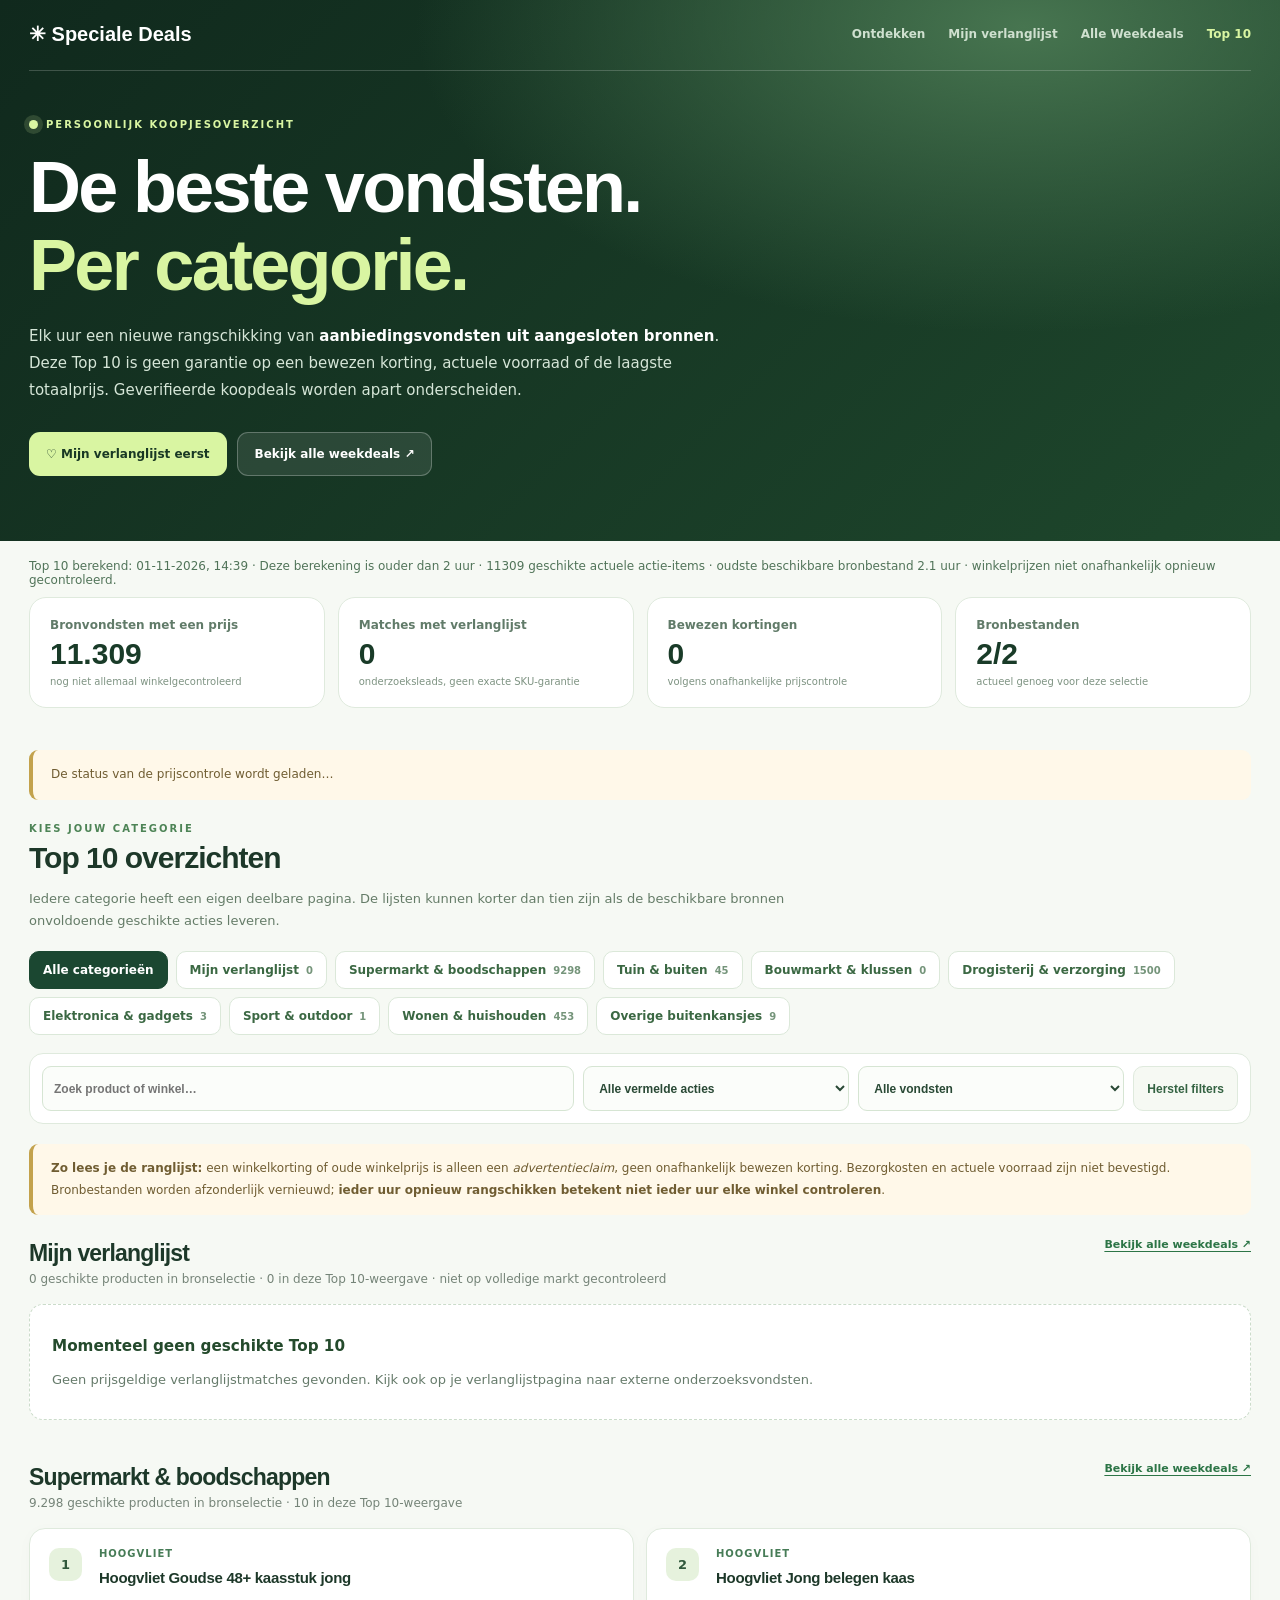
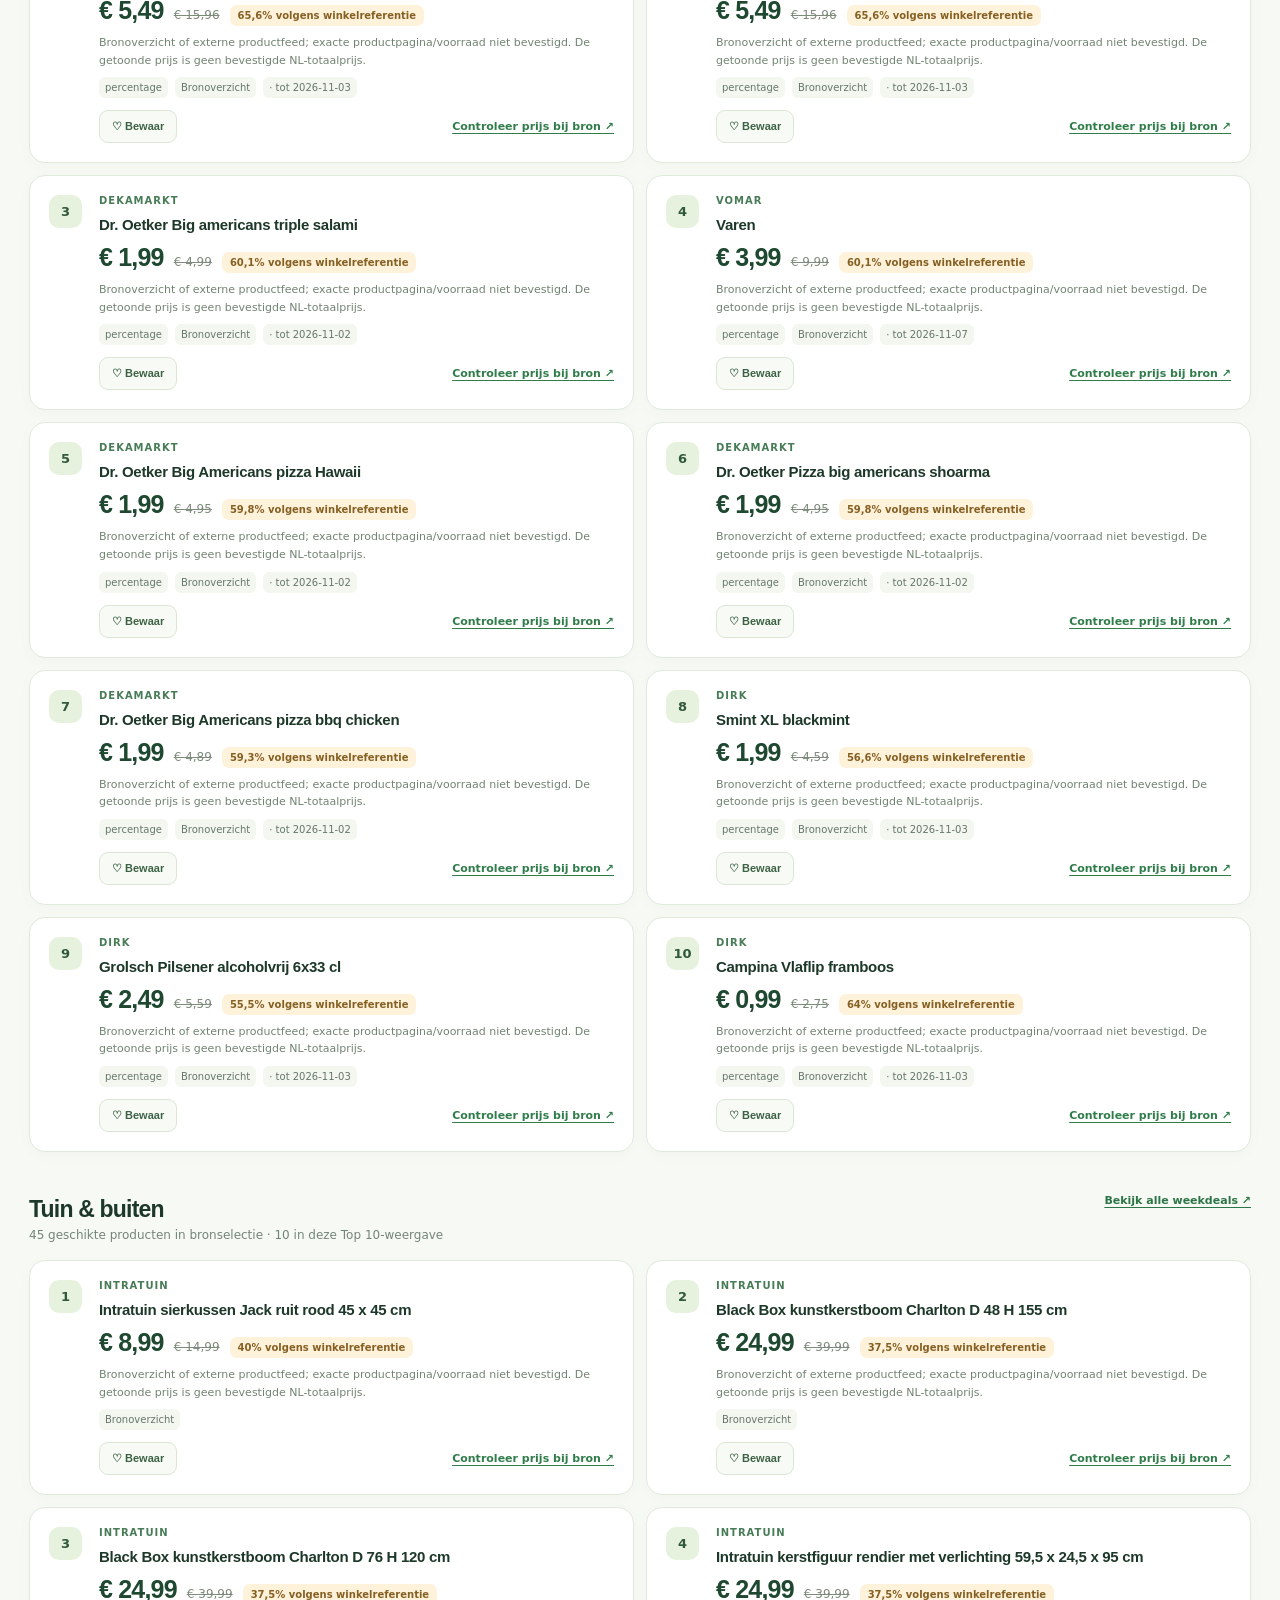
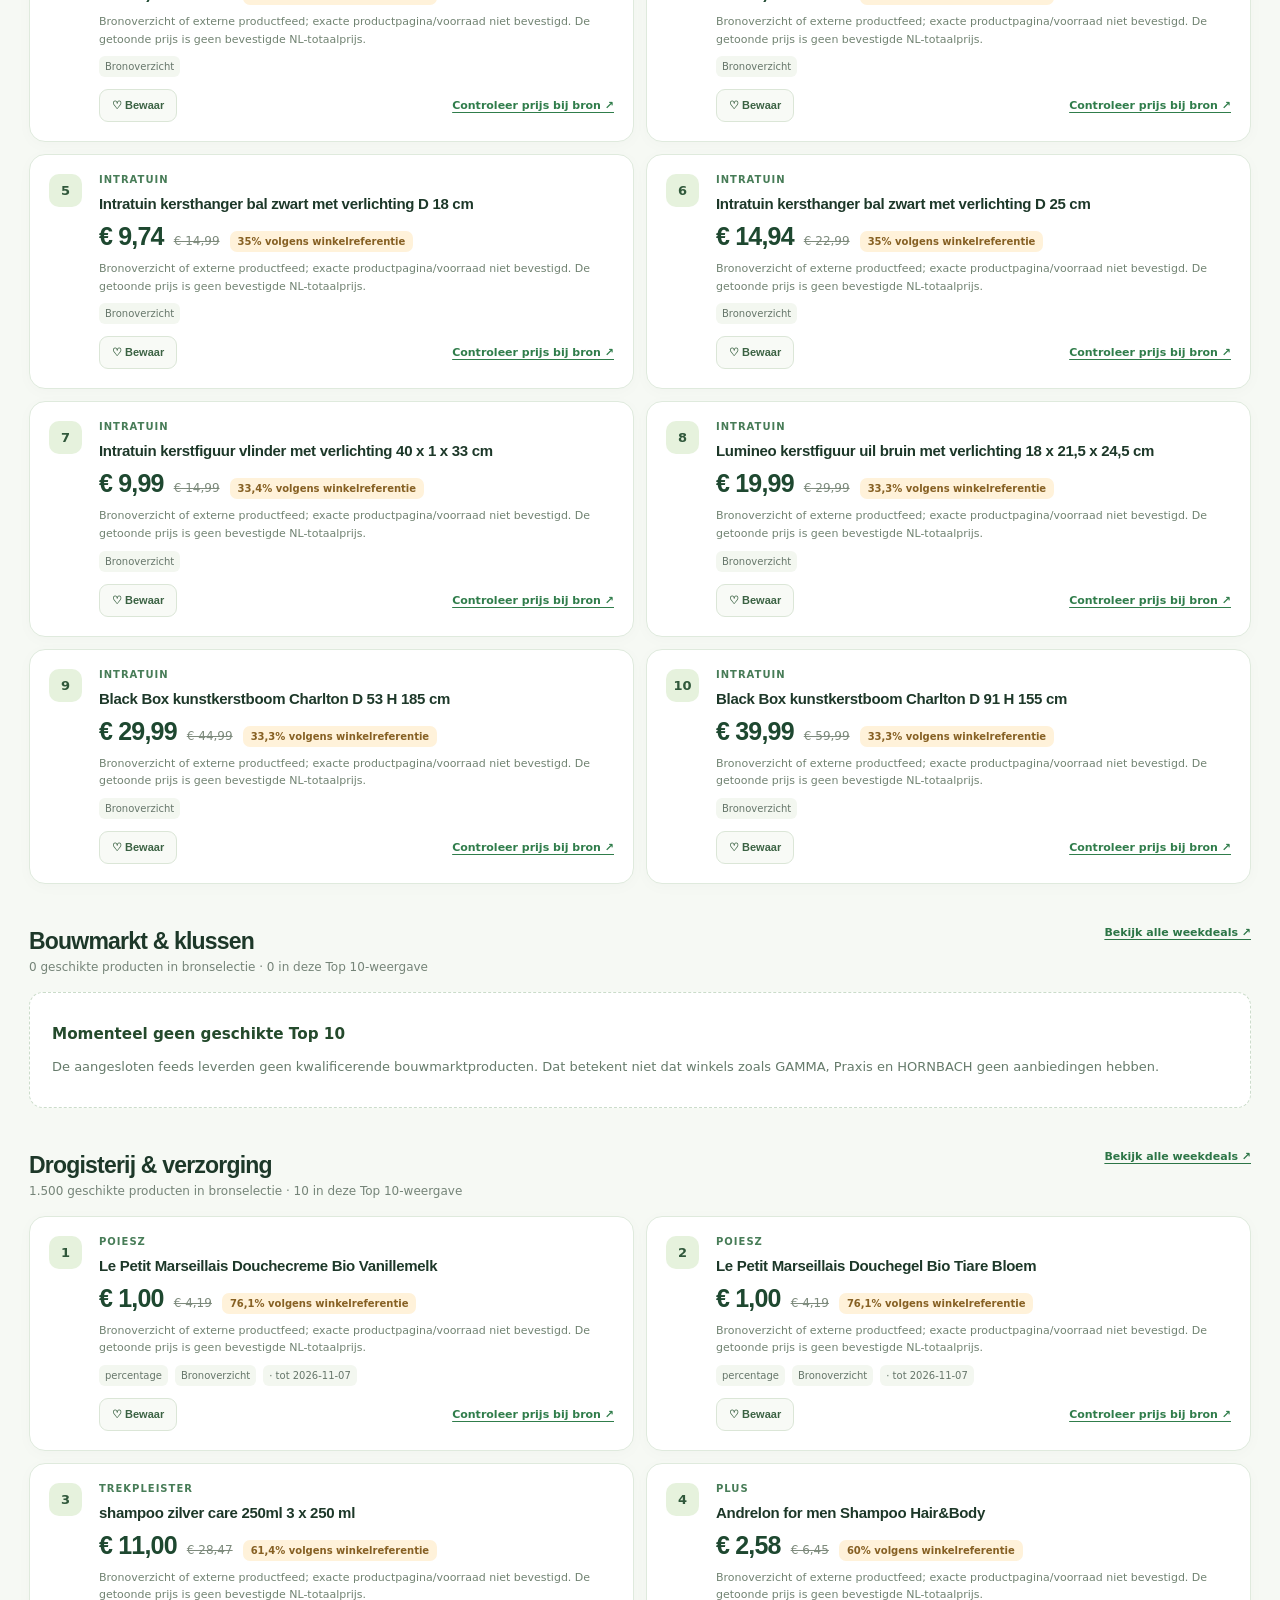
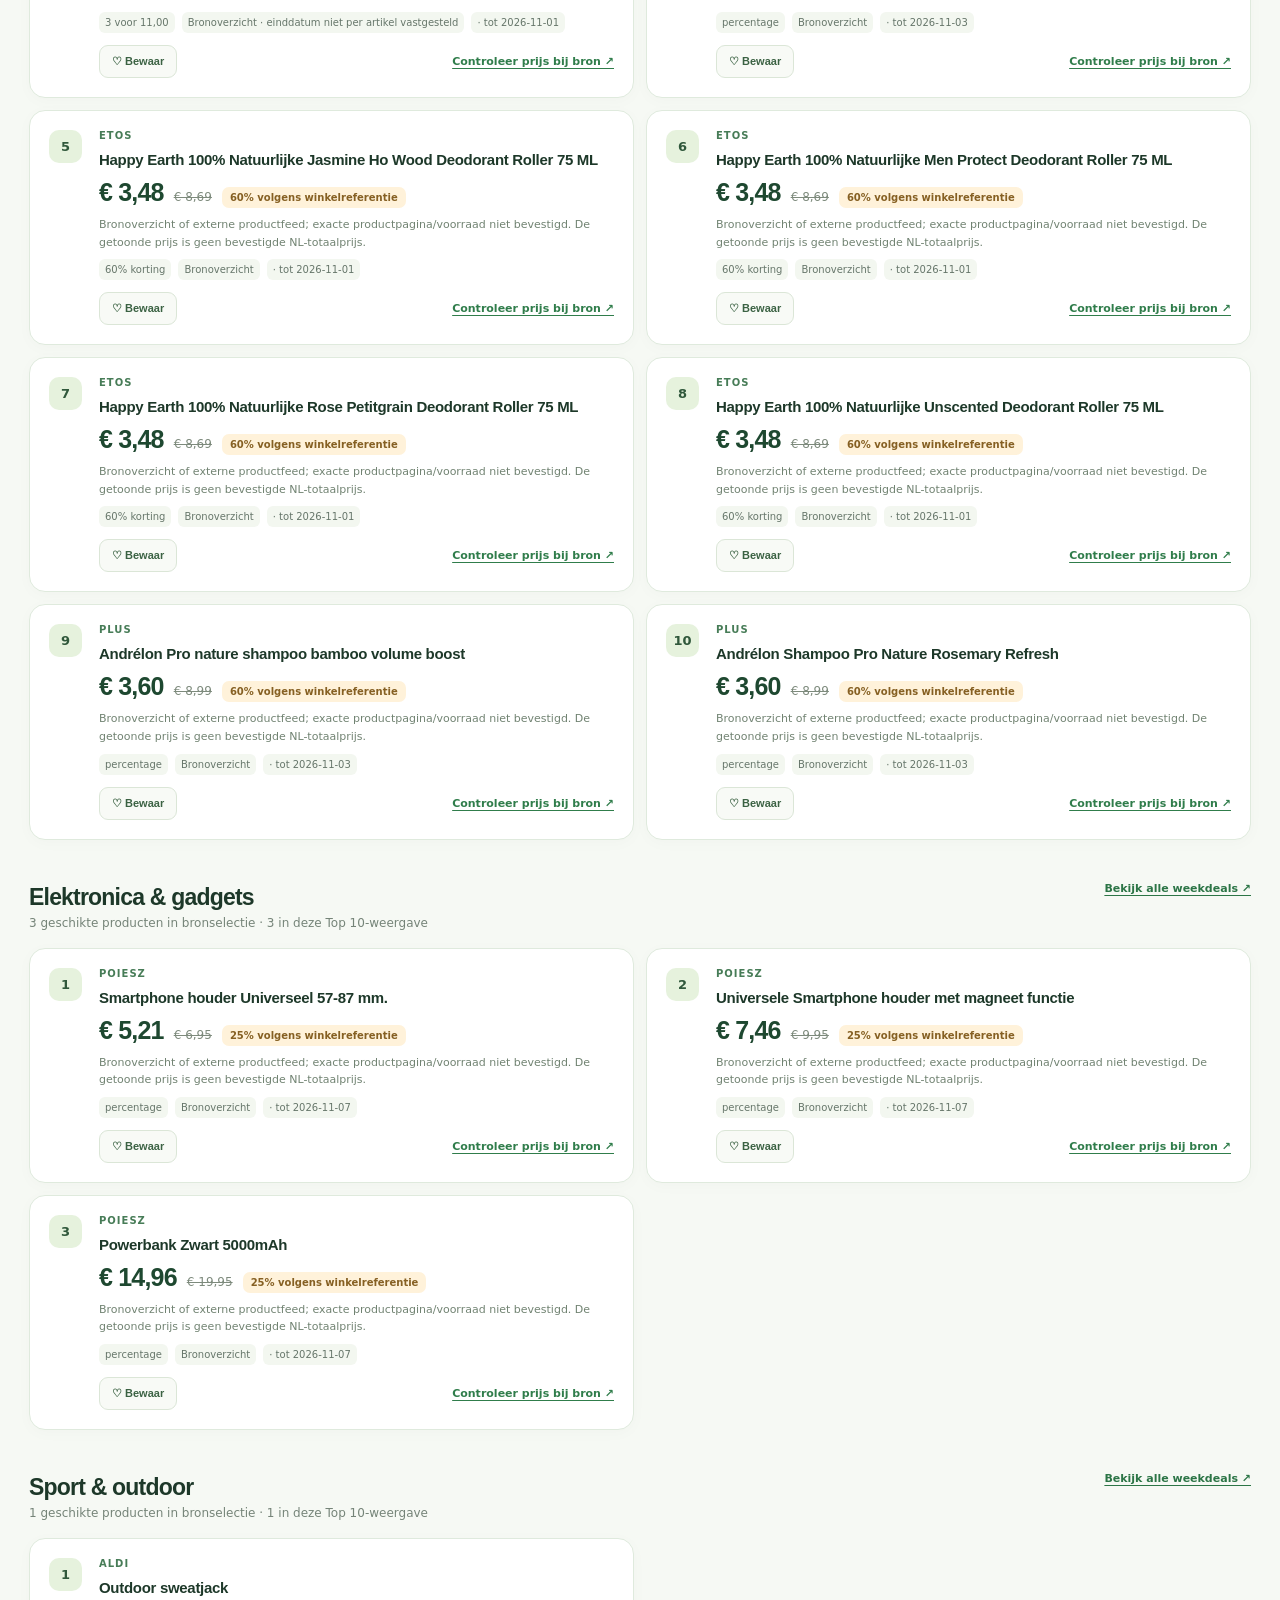
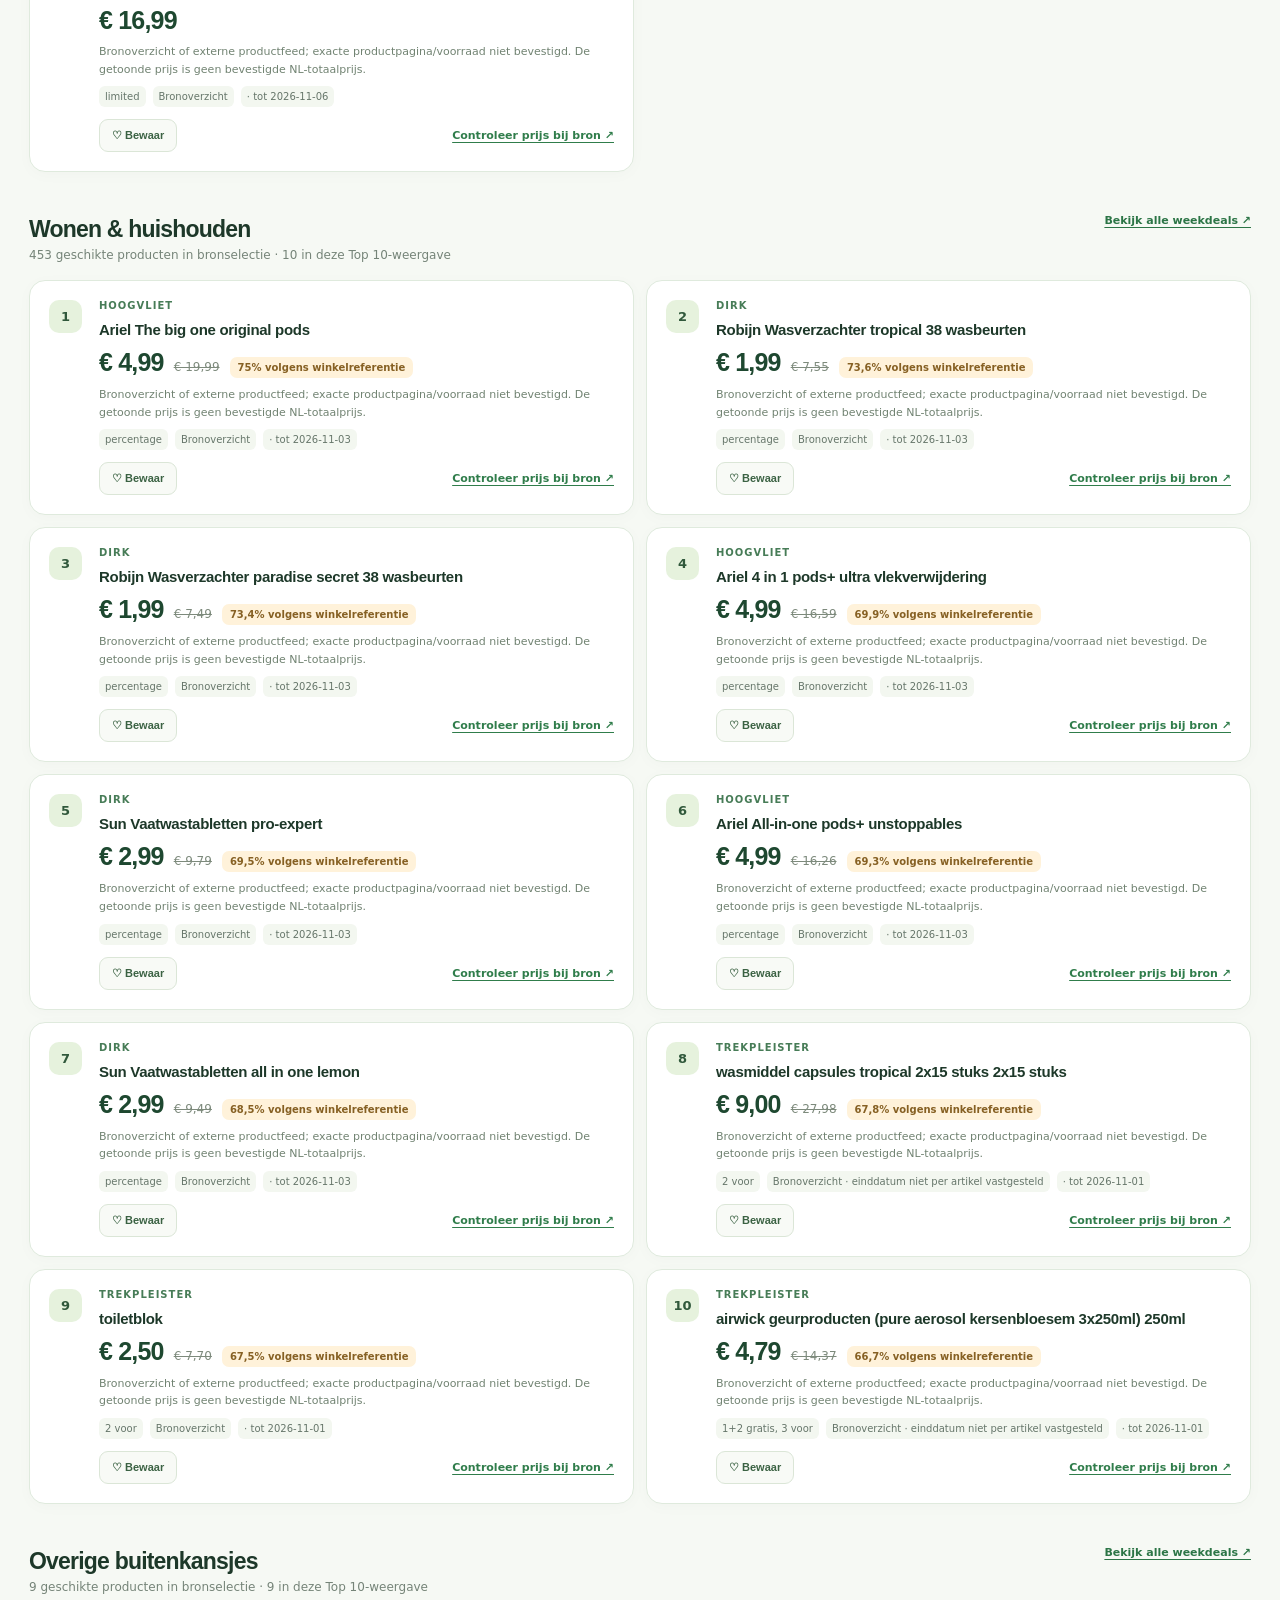
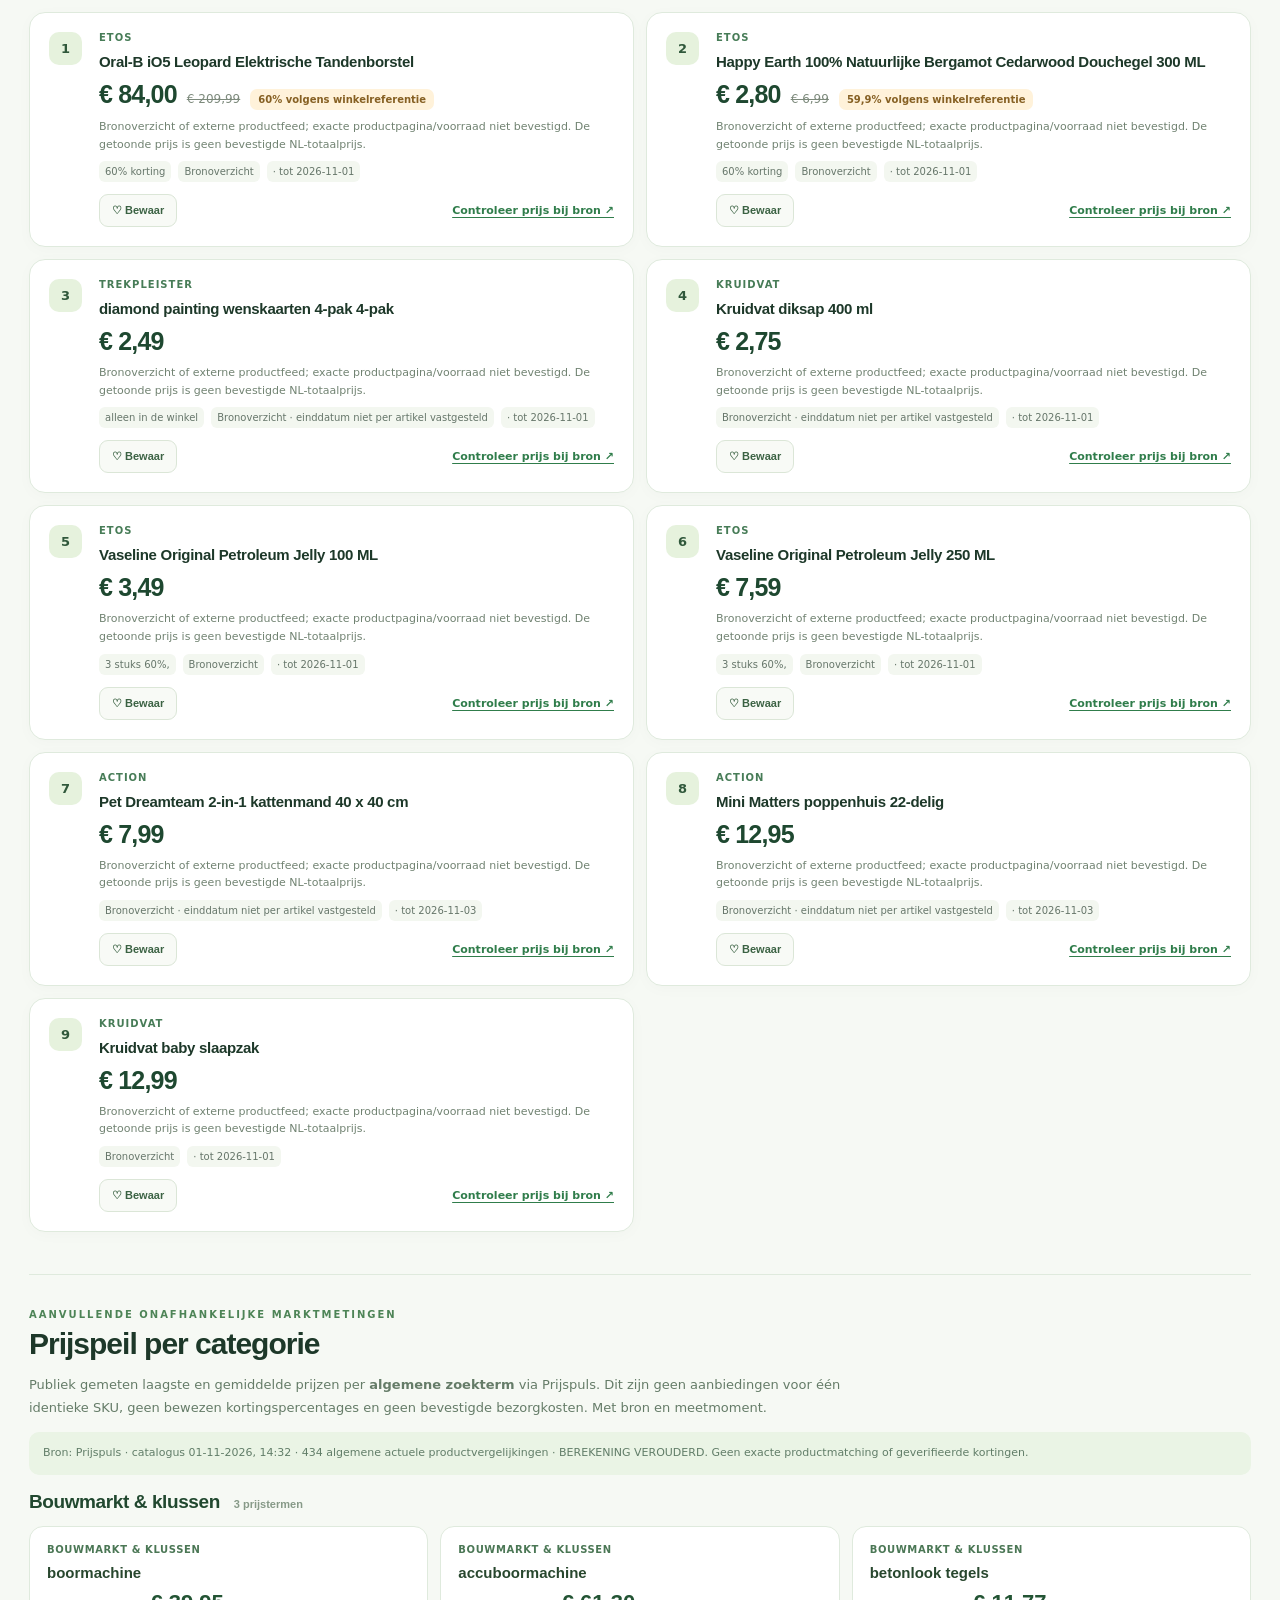
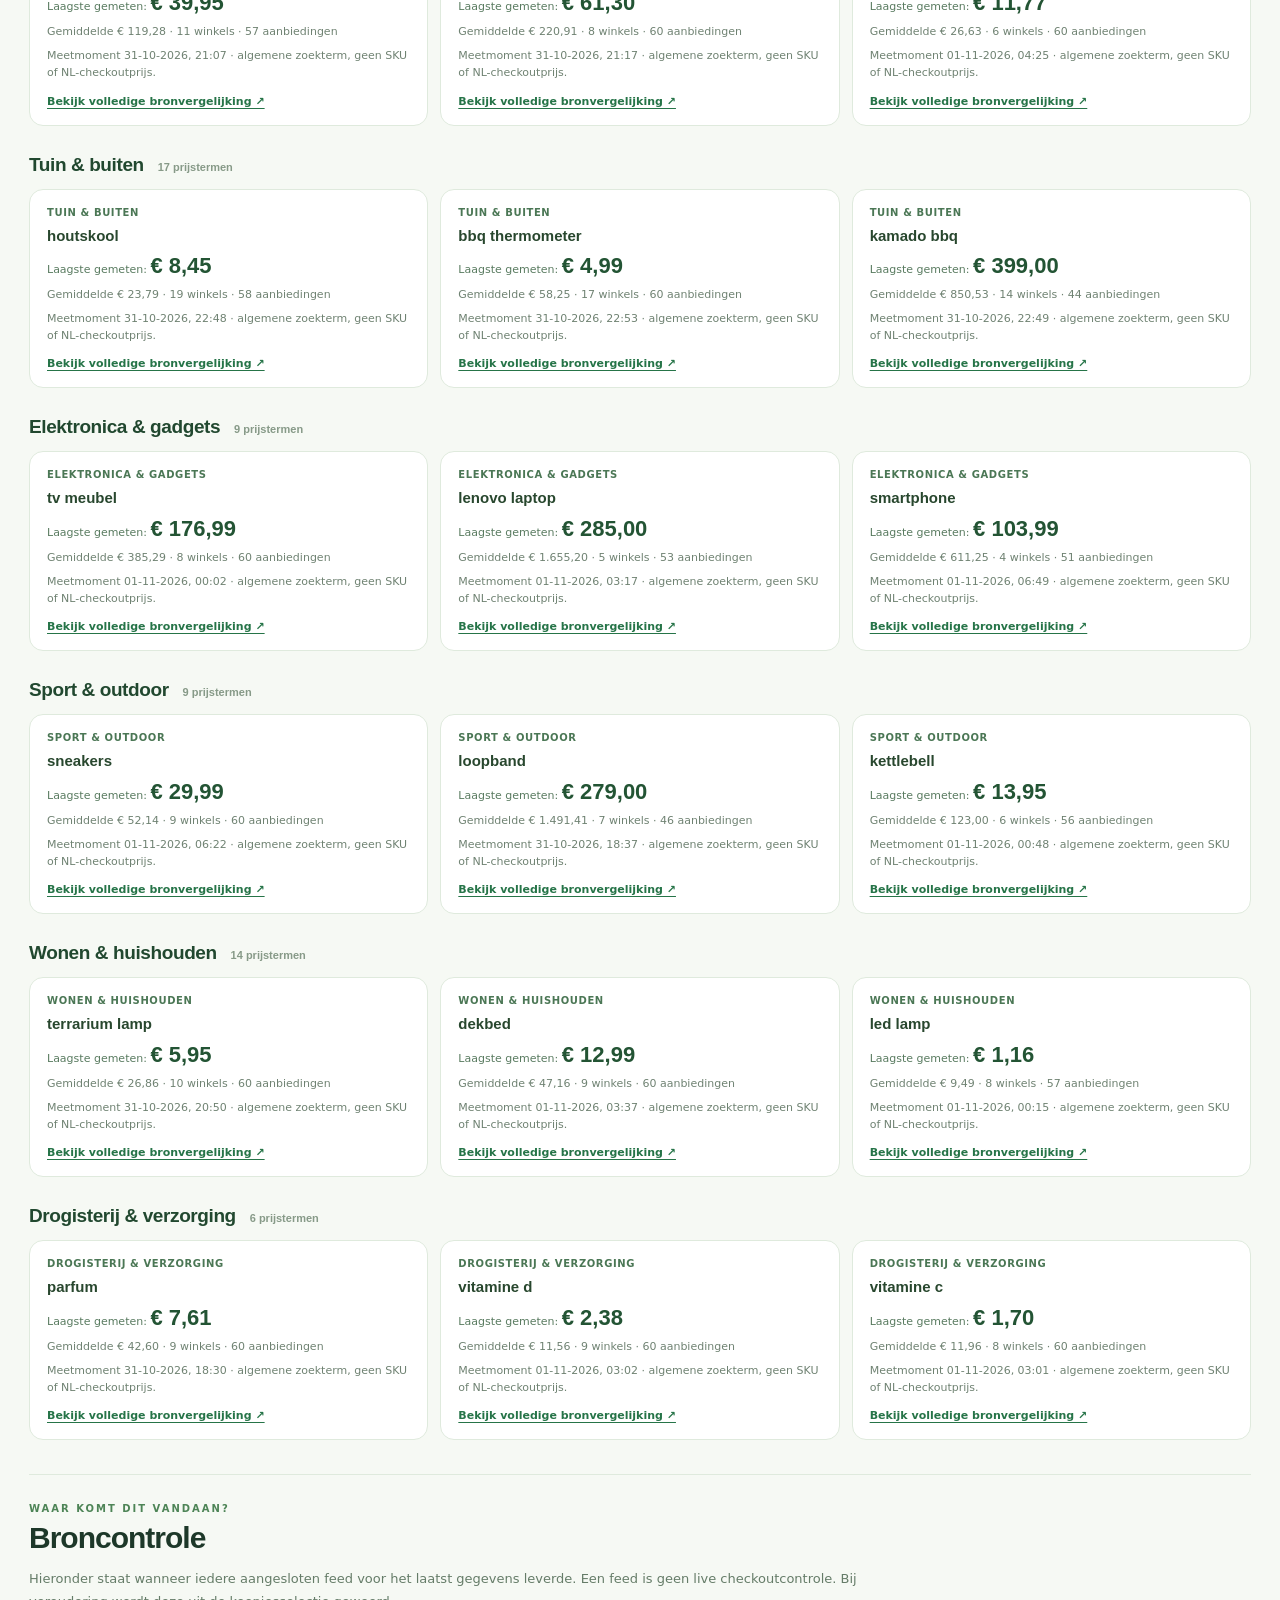
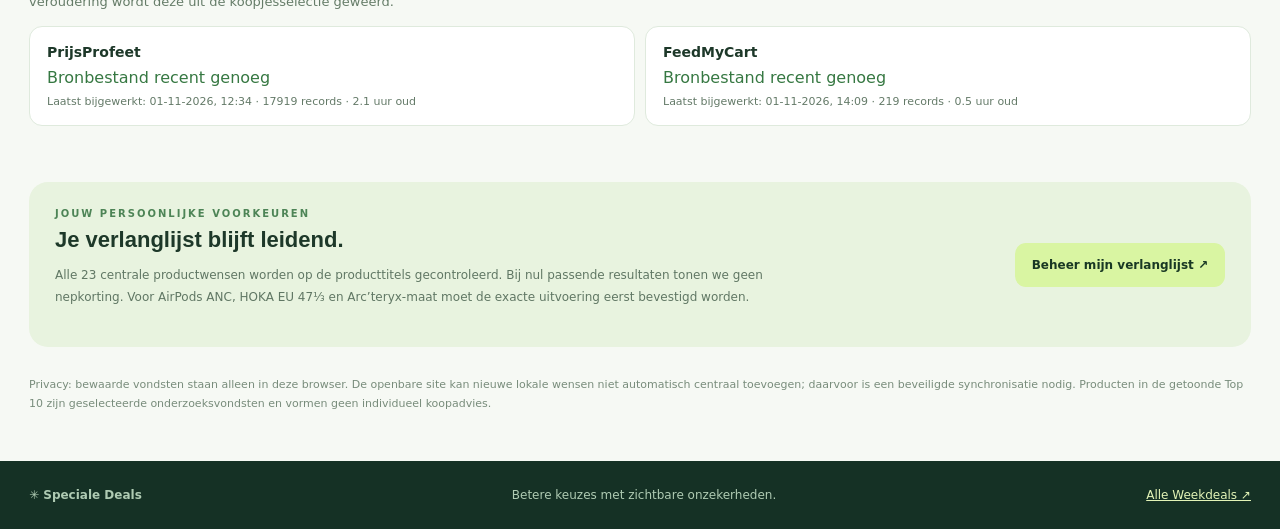
==== commit 407c6990: "Maak Top-10-vondsten en koopadvies expliciet" ====
--- a/topdeals/index.html
+++ b/topdeals/index.html
@@ -18,17 +18,18 @@
    </nav>
    <div class="top-kicker"><span class="top-live-dot"></span> PERSOONLIJK KOOPJESOVERZICHT</div>
    <h1>De beste vondsten.<br><em>Per categorie.</em></h1>
-   <p class="top-hero-copy">Elke uur een nieuwe selectie uit de <strong>beschikbare brondata</strong>. Met extra prioriteit voor jouw verlanglijst, duidelijke winkelkortingen en geen verzonnen besparingen.</p>
+   <p class="top-hero-copy">Elk uur een nieuwe rangschikking van <strong>aanbiedingsvondsten uit aangesloten bronnen</strong>. Deze Top 10 is geen garantie op een bewezen korting, actuele voorraad of de laagste totaalprijs. Geverifieerde koopdeals worden apart onderscheiden.</p>
    <div class="top-hero-actions"><a class="top-primary" href="?categorie=persoonlijk">♡ Mijn verlanglijst eerst</a><a class="top-secondary" href="../weekdeals/">Bekijk alle weekdeals ↗</a></div>
  </div></header>
  <main class="top-container" id="topResults">
    <div class="top-health" role="status" id="status" aria-live="polite">Laatste koopjesoverzicht ophalen…</div>
    <section class="top-stats" aria-label="Transparantie over de scan">
-    <div><small>Geselecteerde productacties</small><strong id="totalEligible">—</strong><span>uit aangesloten bronnen</span></div>
+    <div><small>Bronvondsten met een prijs</small><strong id="totalEligible">—</strong><span>nog niet allemaal winkelgecontroleerd</span></div>
     <div><small>Matches met verlanglijst</small><strong id="wishlistCount">—</strong><span>onderzoeksleads, geen exacte SKU-garantie</span></div>
     <div><small>Bewezen kortingen</small><strong id="verifiedCount">—</strong><span>volgens onafhankelijke prijscontrole</span></div>
     <div><small>Bronbestanden</small><strong id="sourceCount">—</strong><span>actueel genoeg voor deze selectie</span></div>
    </section>
+   <div class="top-legend" id="buyAdvice" role="status" aria-live="polite">De status van de prijscontrole wordt geladen…</div>
    <section class="top-filters" aria-label="Categorie en filters">
      <div class="top-section-title"><div class="top-kicker dark">KIES JOUW CATEGORIE</div><h2>Top 10 overzichten</h2><p>Iedere categorie heeft een eigen deelbare pagina. De lijsten kunnen korter dan tien zijn als de beschikbare bronnen onvoldoende geschikte acties leveren.</p></div>
      <nav class="top-category-nav" id="categoryNav" aria-label="Categorieën"></nav>
--- a/topdeals/style.css
+++ b/topdeals/style.css
@@ -21,3 +21,20 @@
 .top-watch-details{margin-top:auto}
 @media(max-width:1000px){.top-watch-grid{grid-template-columns:repeat(2,minmax(0,1fr))}}
 @media(max-width:650px){.top-watch{padding:15px}.top-watch-grid{grid-template-columns:1fr}.top-watch-stats>span{width:100%}}
+
+.top-market{border-top:1px solid var(--line);padding:34px 0;margin-top:25px}
+.top-market-status{font-size:11px;color:#617d68;background:#eaf4e5;padding:12px 14px;border-radius:10px;line-height:1.65}
+.top-market-grid{display:grid;gap:23px}
+.top-market-group>h3{font:850 19px Manrope,sans-serif;color:#21482f;letter-spacing:-.4px;margin:5px 0 13px}
+.top-market-group>h3 small{font-size:11px;font-weight:600;letter-spacing:0;color:#879a88;margin-left:9px}
+.top-market-cards{display:grid;grid-template-columns:repeat(3,minmax(0,1fr));gap:12px}
+.top-market-card{display:flex;flex-direction:column;gap:7px;background:#fff;padding:17px;border:1px solid var(--line);border-radius:14px;min-width:0}
+.top-market-tag{font-size:10px;letter-spacing:.6px;color:#4b7755;font-weight:850;text-transform:uppercase}
+.top-market-card h4{font:850 15px/1.45 Manrope,sans-serif;margin:0;color:#28472e}
+.top-market-fig{font-size:11px;color:#597b60}
+.top-market-fig strong{font:850 22px Manrope,sans-serif;color:#235434}
+.top-market-card p,.top-market-card small{font-size:11px;line-height:1.55;color:#6f8272;margin:0}
+.top-market-card small{margin-bottom:6px}
+.top-market-card a{font-size:11px;color:#267448;font-weight:850;text-underline-offset:3px;margin-top:auto}
+@media(max-width:940px){.top-market-cards{grid-template-columns:repeat(2,minmax(0,1fr))}}
+@media(max-width:600px){.top-market-cards{grid-template-columns:1fr}.top-market{padding-top:23px}}
